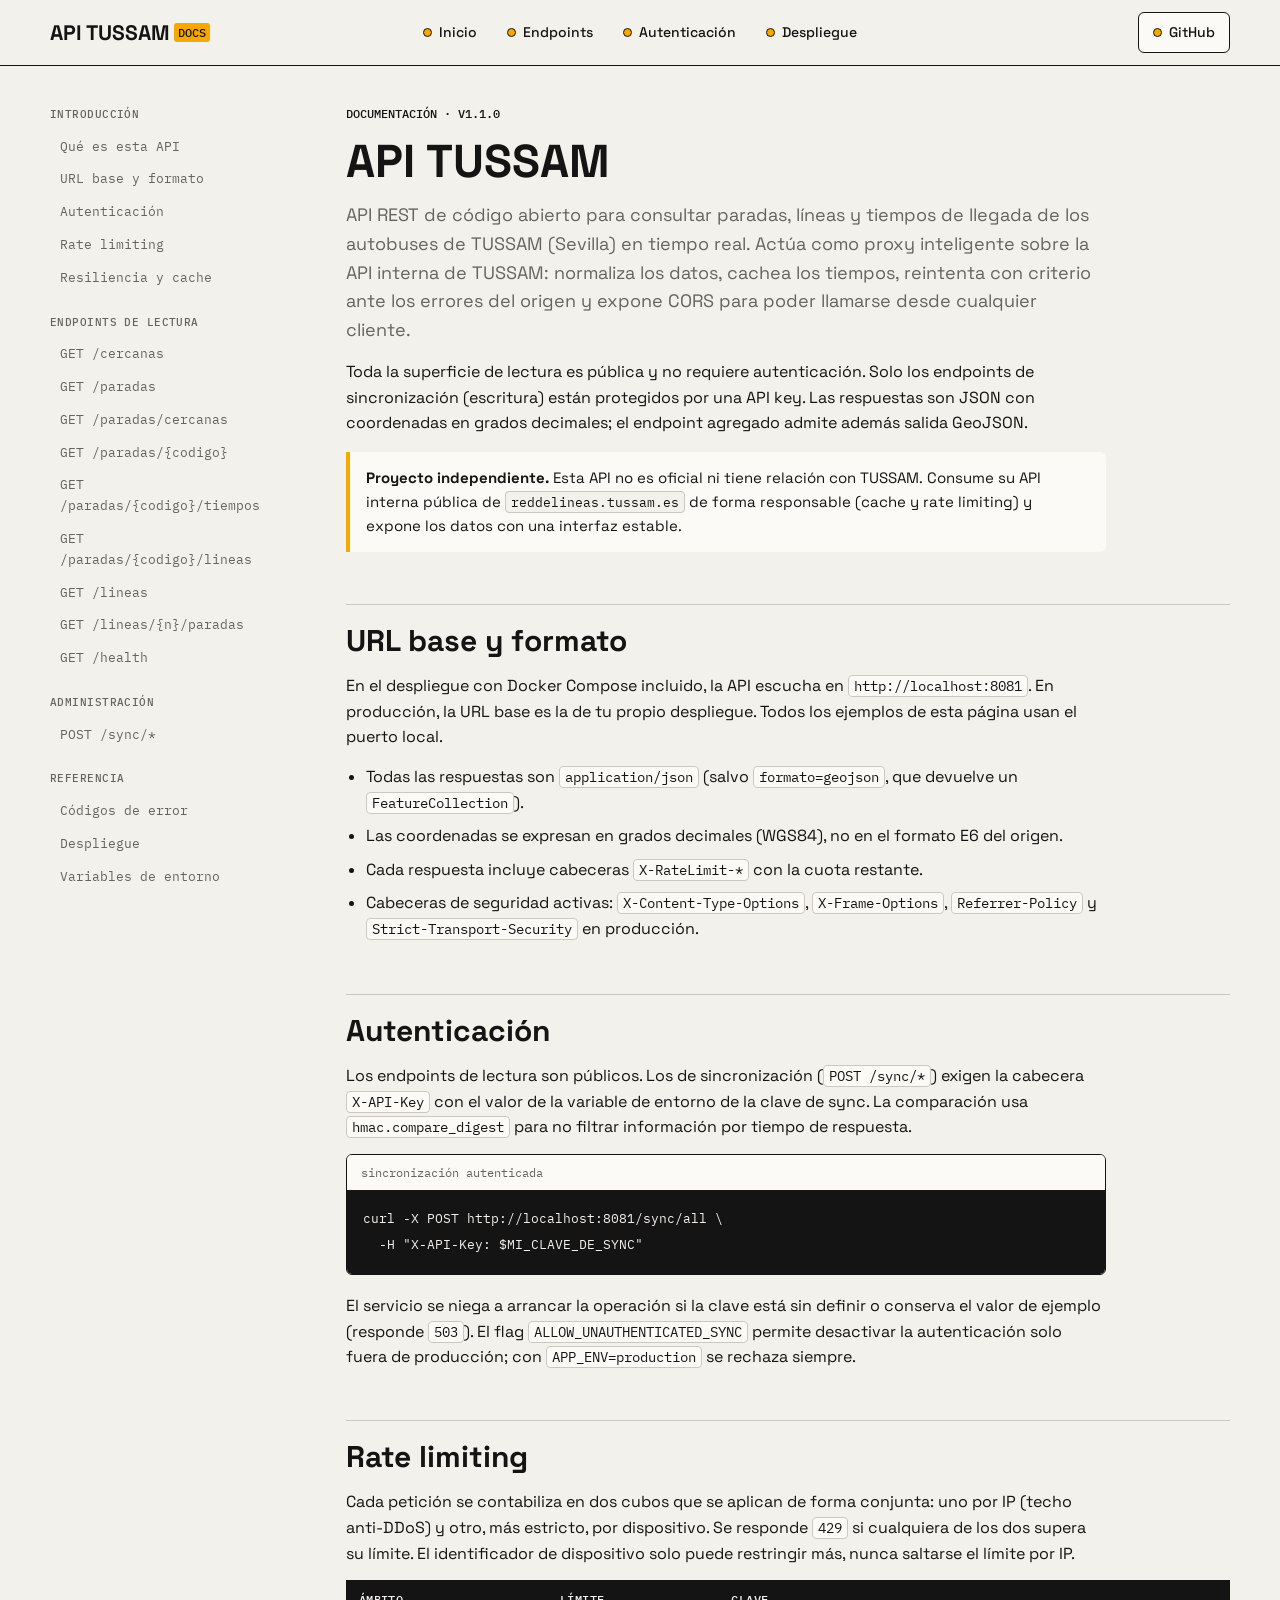
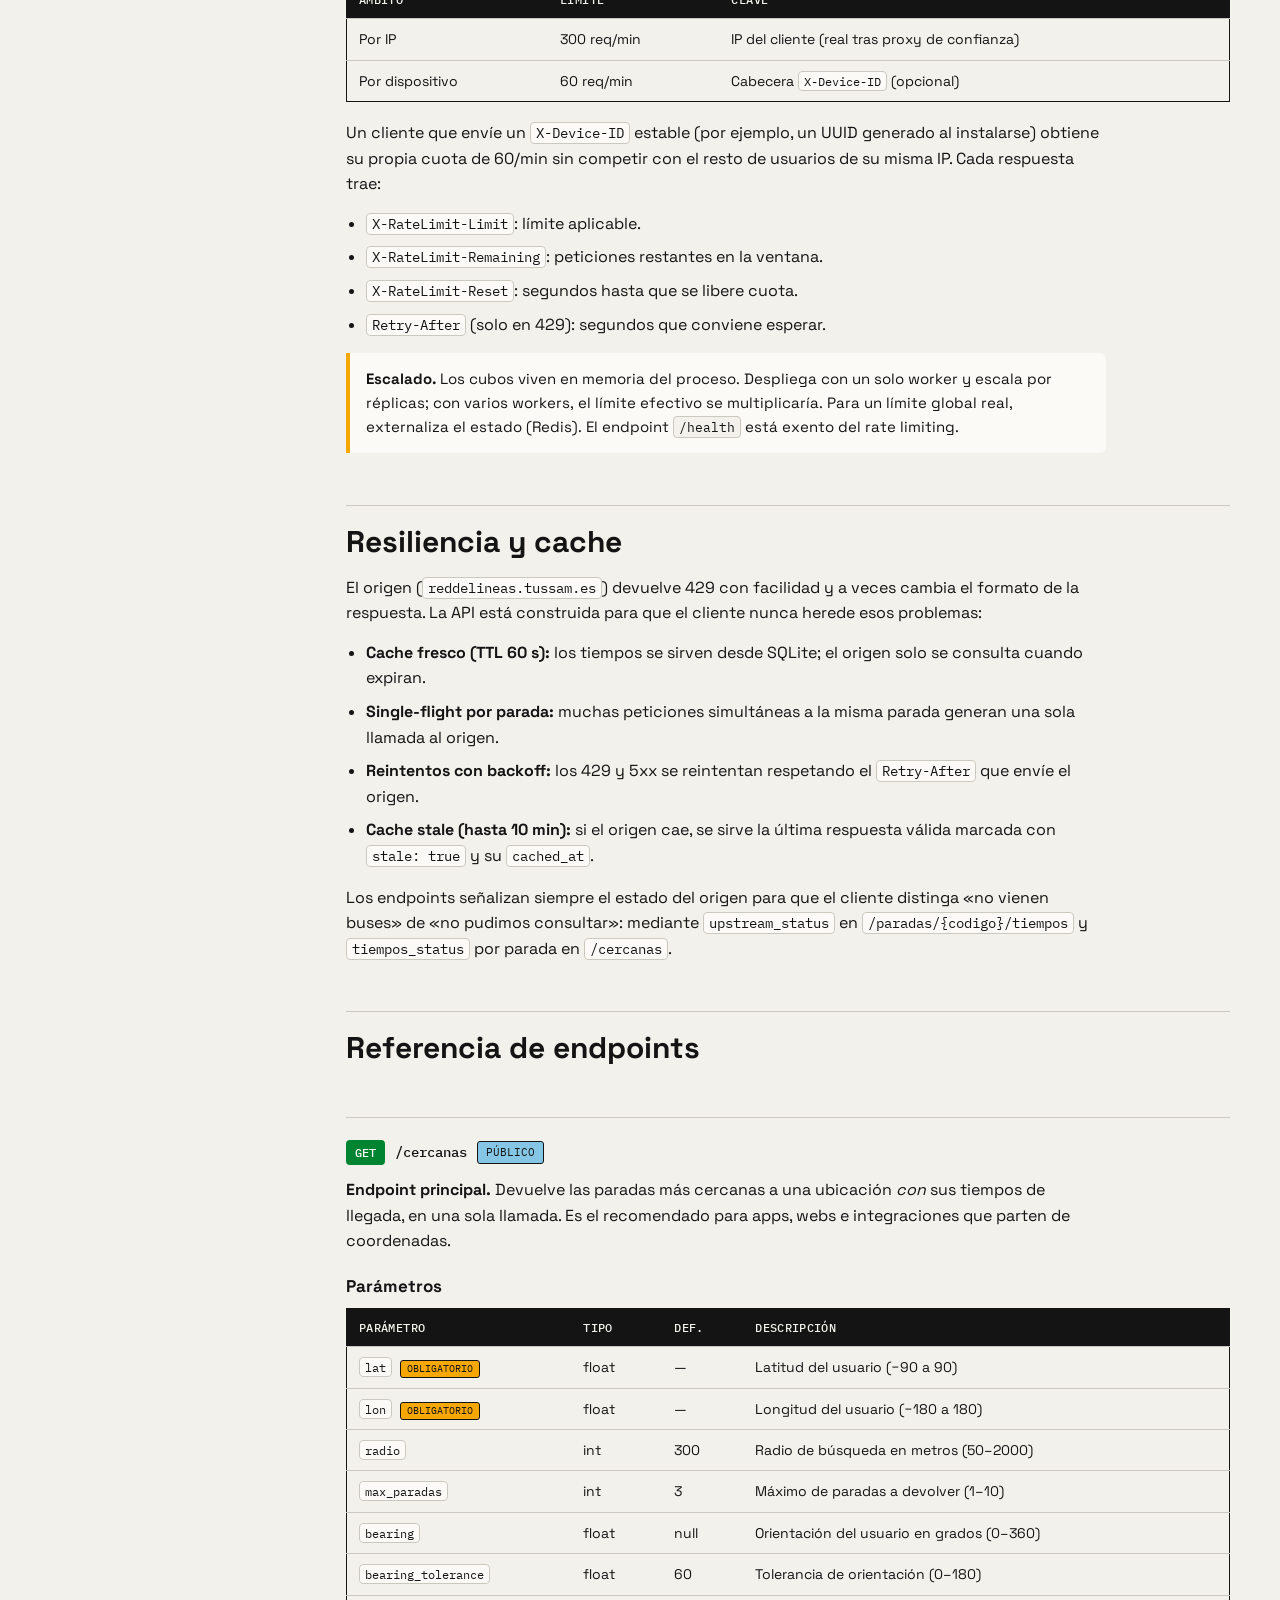
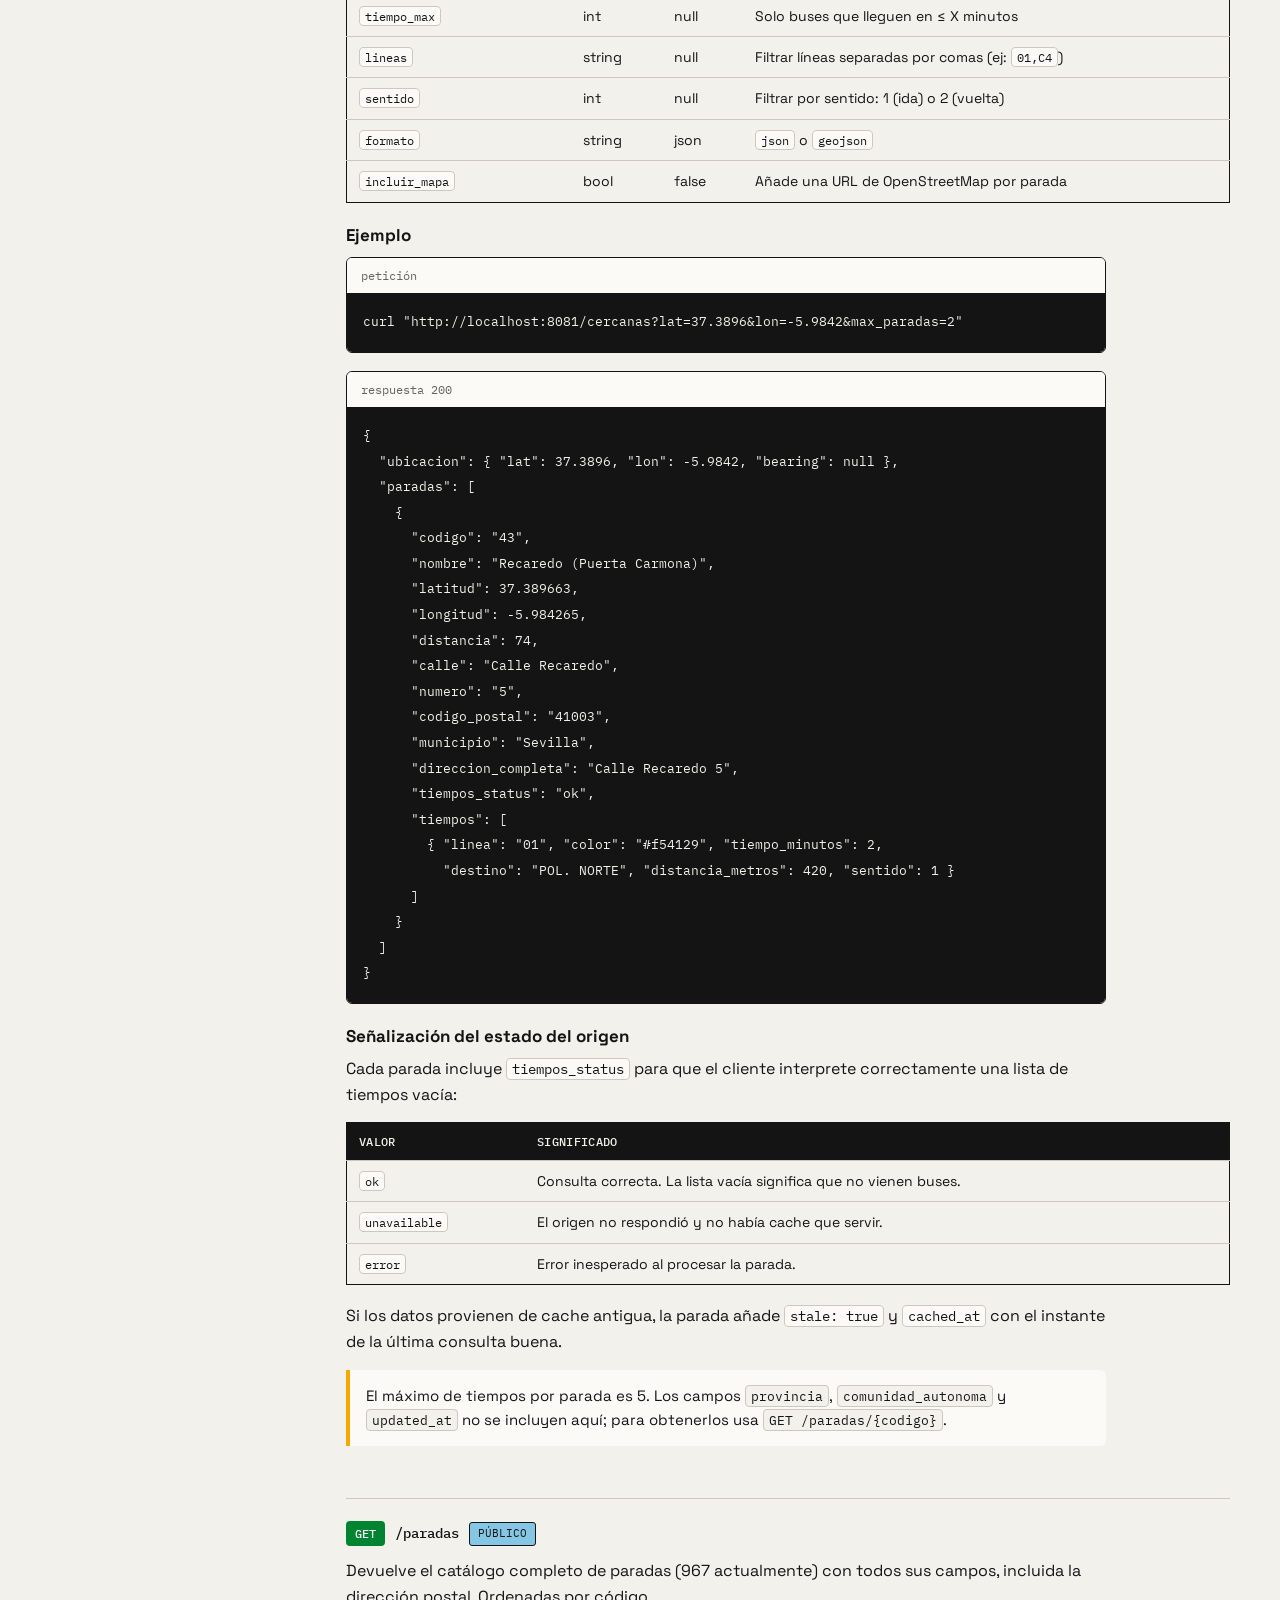
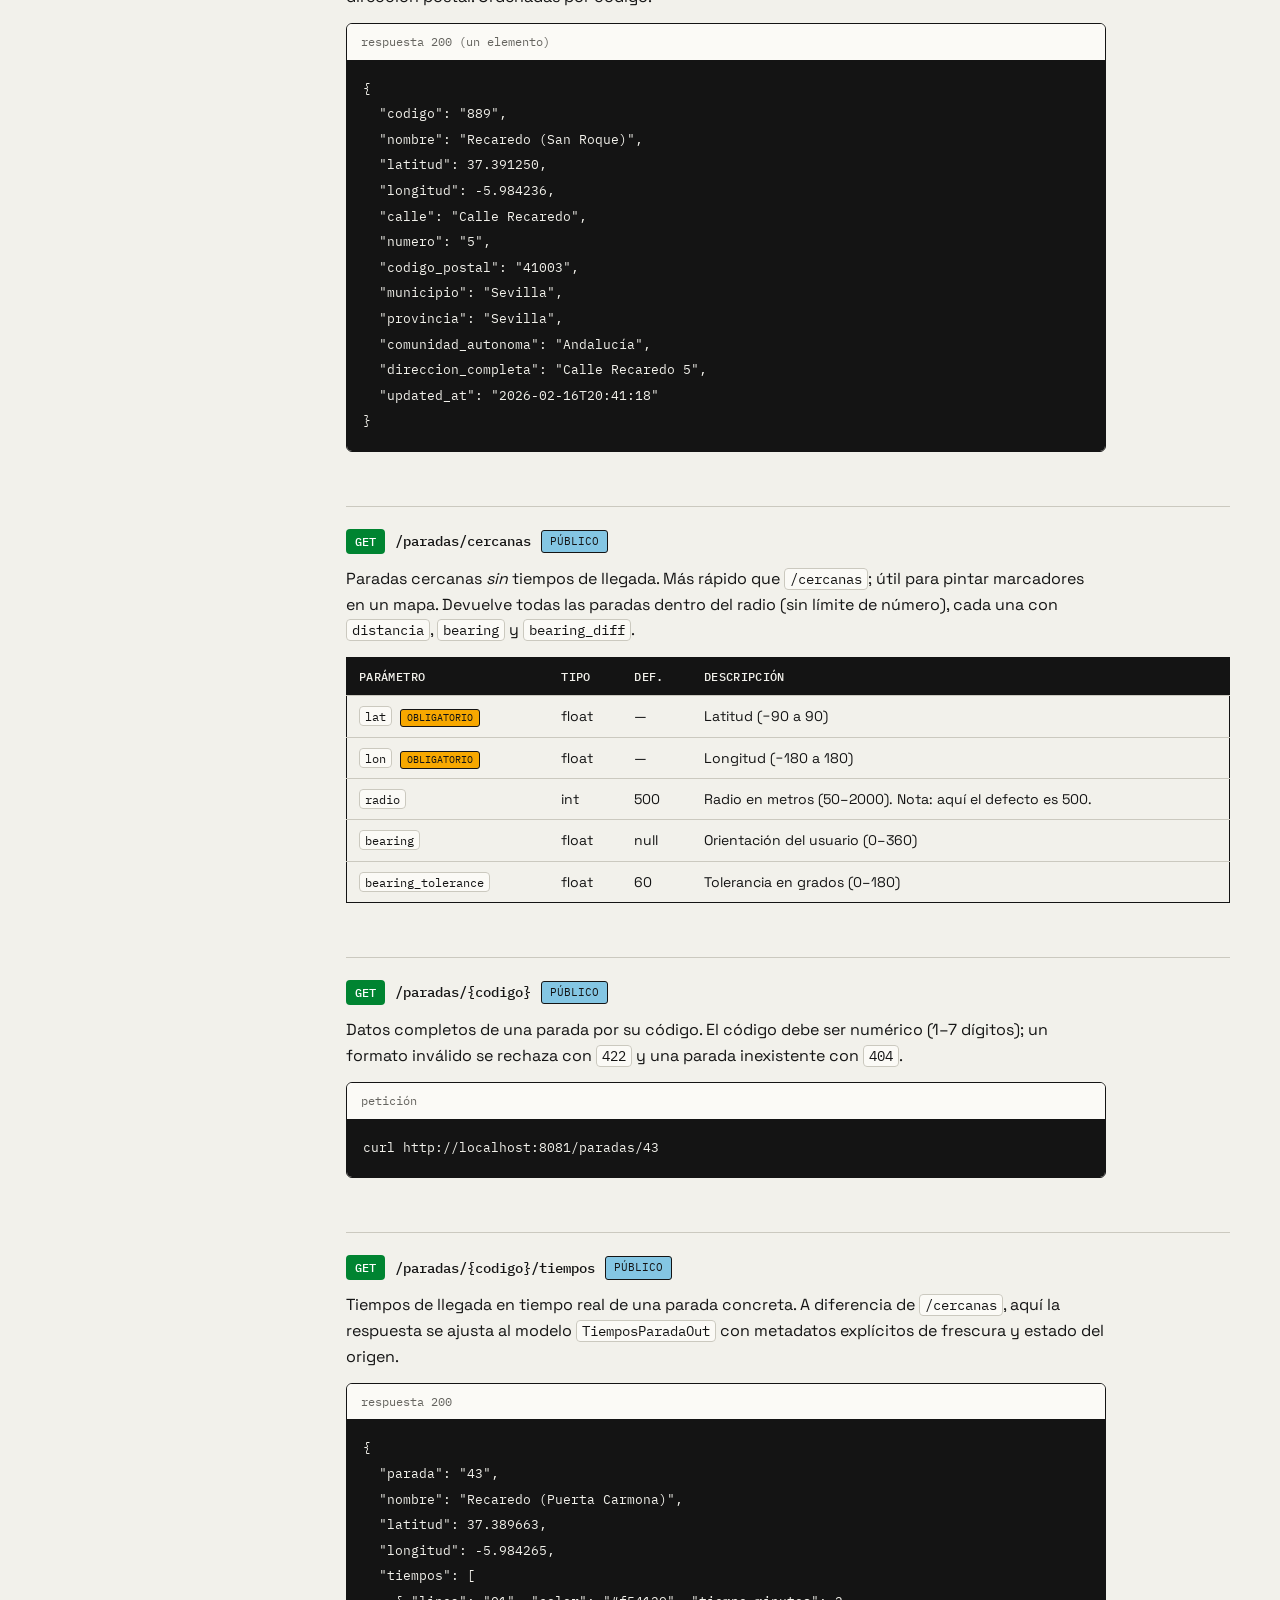
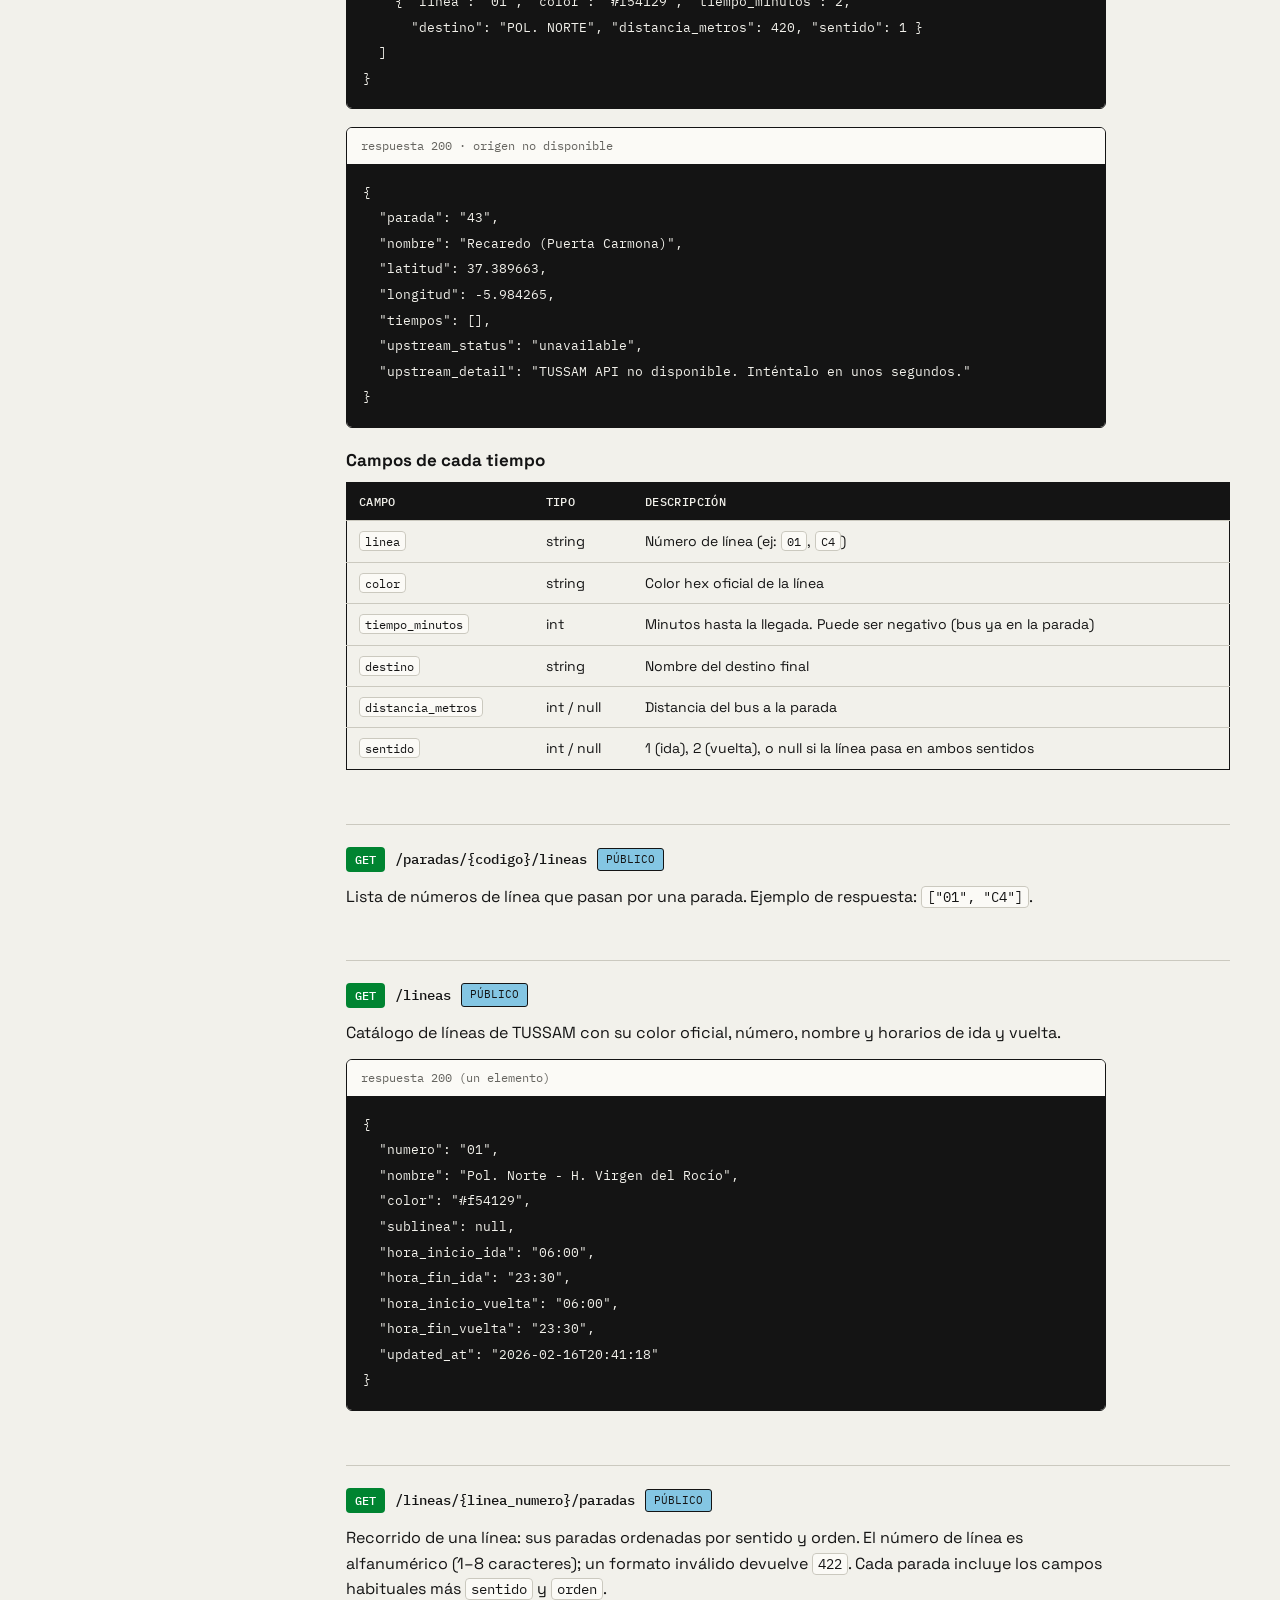
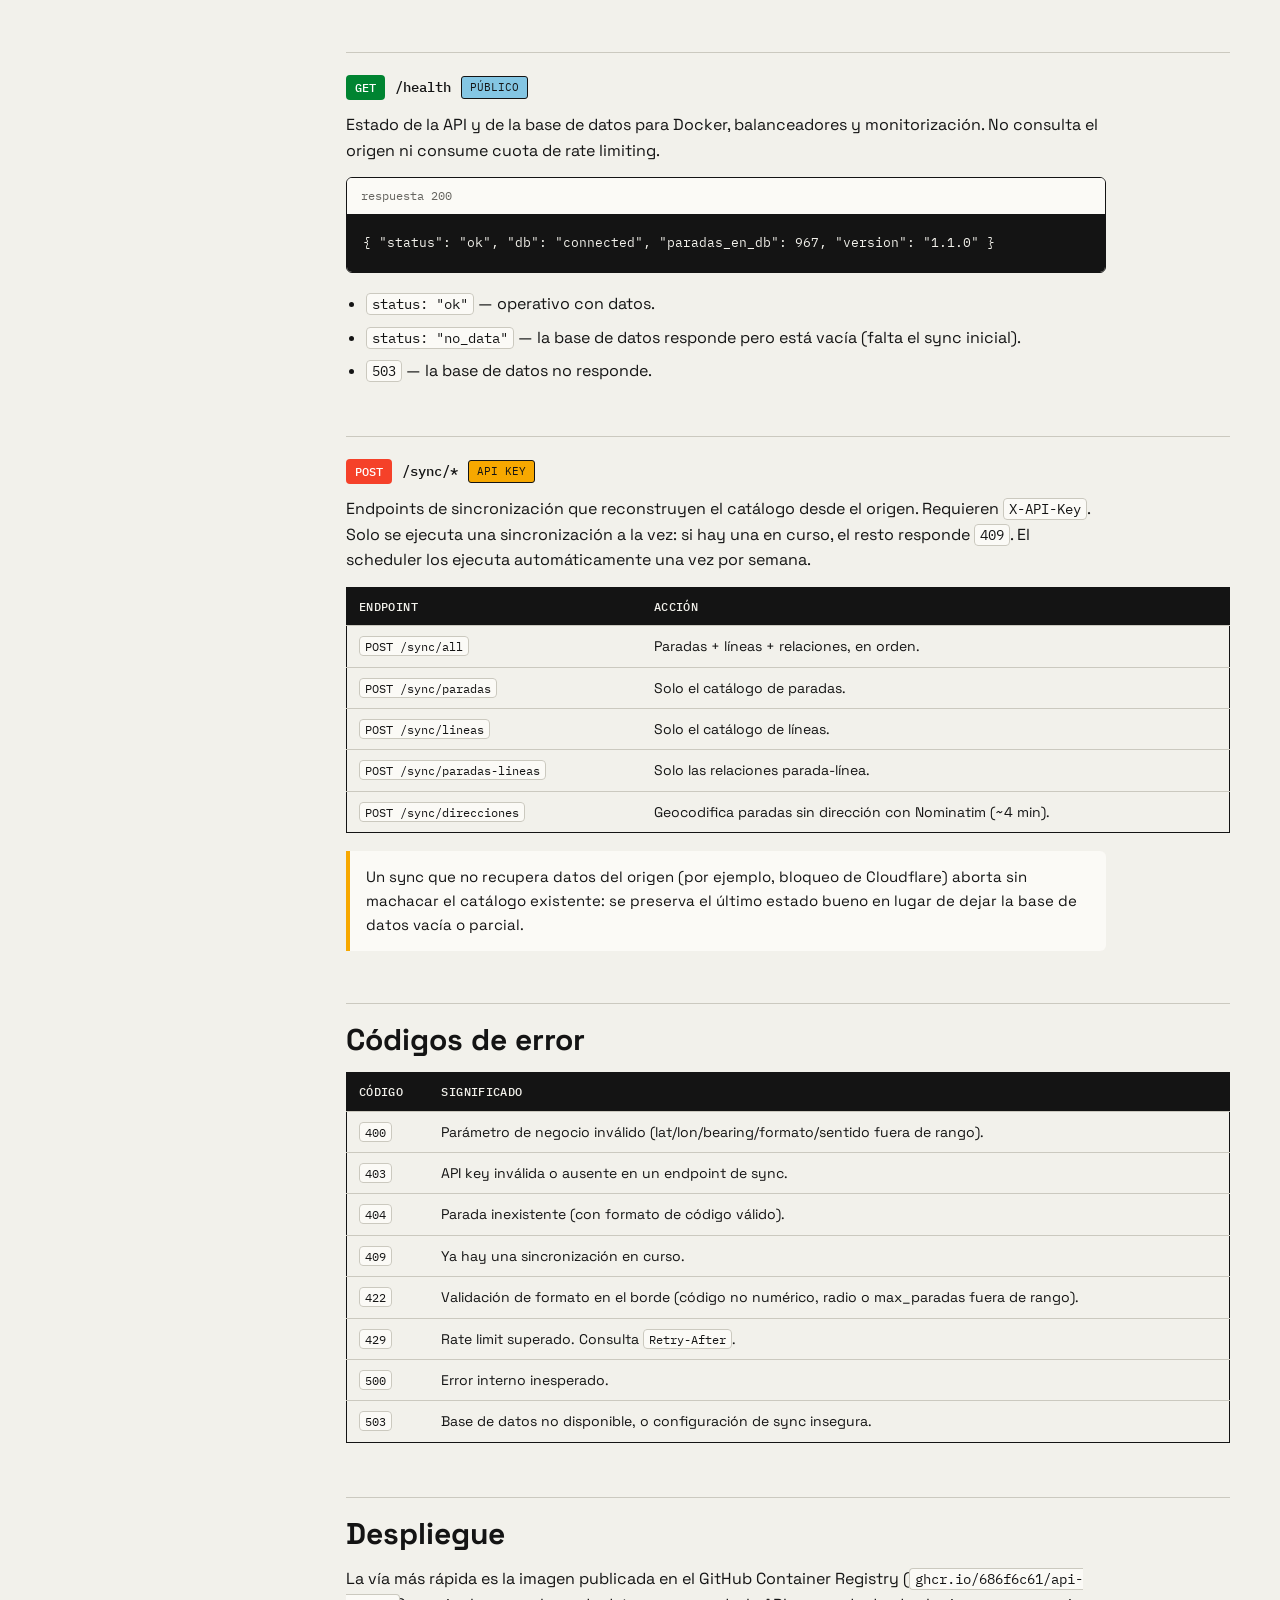
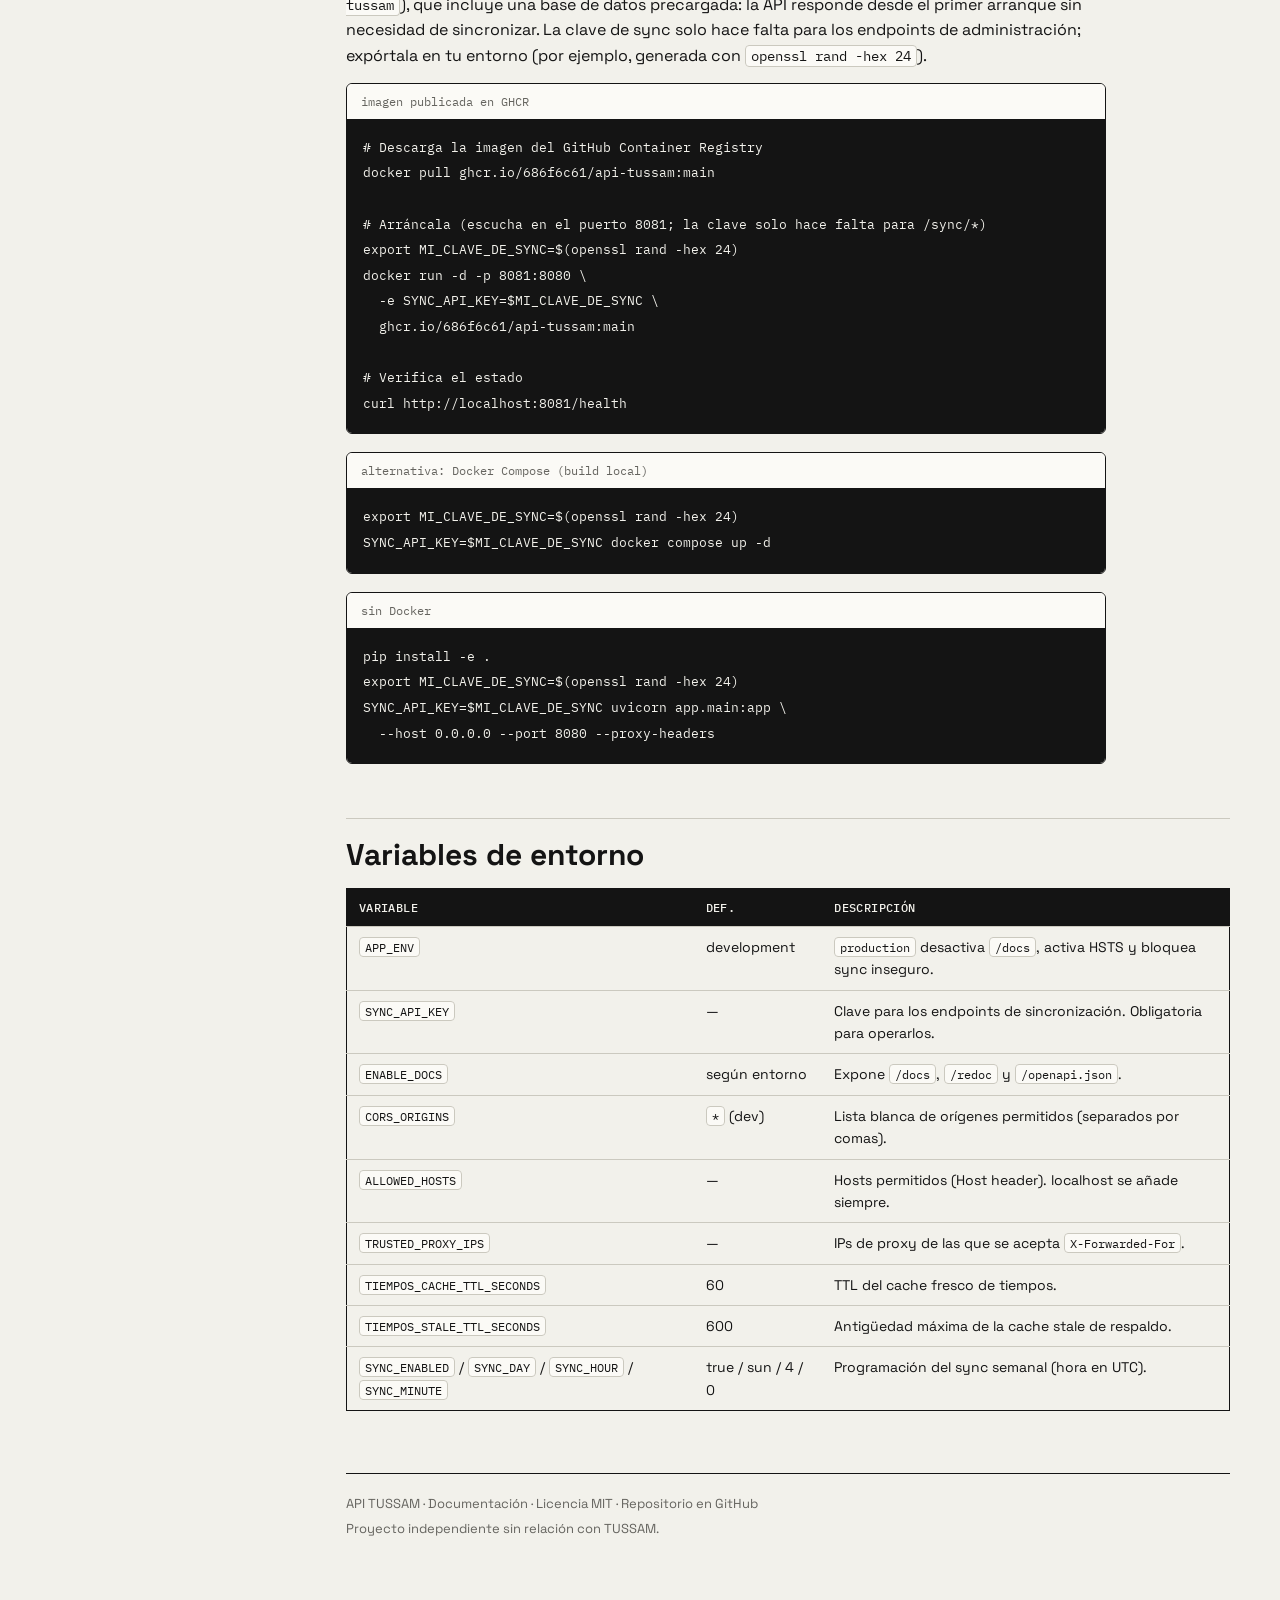
==== docs.html @ 8e84aea2 "landing: web estática con SEO e imagen social Publica la landing y la documentación web de la API TU" ====
<!DOCTYPE html>
<html lang="es">
  <head>
    <meta charset="utf-8">
    <meta name="viewport" content="width=device-width, initial-scale=1">
    <meta name="description" content="Documentación de la API TUSSAM: referencia completa de endpoints, autenticación, rate limiting, resiliencia y despliegue de la API REST de autobuses de Sevilla.">
    <meta name="author" content="686f6c61">
    <meta name="robots" content="index, follow">
    <meta name="theme-color" content="#f2f1eb">

    <meta property="og:type" content="article">
    <meta property="og:locale" content="es_ES">
    <meta property="og:site_name" content="API TUSSAM">
    <meta property="og:url" content="https://686f6c61.github.io/API-TUSSAM/docs.html">
    <meta property="og:title" content="Documentación · API TUSSAM">
    <meta property="og:description" content="Referencia completa de la API TUSSAM: endpoints, autenticación, rate limiting, resiliencia, códigos de error y despliegue.">
    <meta property="og:image" content="https://686f6c61.github.io/API-TUSSAM/og-tussam.png">
    <meta property="og:image:width" content="1200">
    <meta property="og:image:height" content="630">
    <meta name="twitter:card" content="summary_large_image">
    <meta name="twitter:creator" content="@686f6c61">
    <meta name="twitter:title" content="Documentación · API TUSSAM">
    <meta name="twitter:description" content="Referencia completa de la API REST de los autobuses de Sevilla.">
    <meta name="twitter:image" content="https://686f6c61.github.io/API-TUSSAM/og-tussam.png">

    <link rel="icon" href="favicon.svg" type="image/svg+xml">
    <link rel="canonical" href="https://686f6c61.github.io/API-TUSSAM/docs.html">
    <link rel="preconnect" href="https://fonts.googleapis.com">
    <link rel="preconnect" href="https://fonts.gstatic.com" crossorigin>
    <link href="https://fonts.googleapis.com/css2?family=IBM+Plex+Mono:wght@400;500&family=Space+Grotesk:wght@400;500;700&display=swap" rel="stylesheet">
    <link rel="stylesheet" href="styles.css">
    <title>Documentación · API TUSSAM</title>
  </head>
  <body class="docs-body">
    <a class="skip-link" href="#doc-main">Saltar al contenido</a>

    <header class="site-header">
      <a class="brand" href="index.html">
        <span>API TUSSAM</span><mark>DOCS</mark>
      </a>
      <nav class="site-nav" aria-label="Navegación principal">
        <a href="index.html">Inicio</a>
        <a href="#endpoints">Endpoints</a>
        <a href="#auth">Autenticación</a>
        <a href="#despliegue">Despliegue</a>
      </nav>
      <a class="header-link" href="https://github.com/686f6c61/API-TUSSAM">GitHub</a>
    </header>

    <div class="docs-shell">
      <aside class="docs-sidebar" aria-label="Índice de la documentación">
        <nav>
          <p class="docs-nav-title">Introducción</p>
          <a href="#intro">Qué es esta API</a>
          <a href="#base-url">URL base y formato</a>
          <a href="#auth">Autenticación</a>
          <a href="#rate-limit">Rate limiting</a>
          <a href="#resiliencia">Resiliencia y cache</a>
          <p class="docs-nav-title">Endpoints de lectura</p>
          <a href="#ep-cercanas">GET /cercanas</a>
          <a href="#ep-paradas">GET /paradas</a>
          <a href="#ep-paradas-cercanas">GET /paradas/cercanas</a>
          <a href="#ep-parada">GET /paradas/{codigo}</a>
          <a href="#ep-tiempos">GET /paradas/{codigo}/tiempos</a>
          <a href="#ep-parada-lineas">GET /paradas/{codigo}/lineas</a>
          <a href="#ep-lineas">GET /lineas</a>
          <a href="#ep-linea-paradas">GET /lineas/{n}/paradas</a>
          <a href="#ep-health">GET /health</a>
          <p class="docs-nav-title">Administración</p>
          <a href="#ep-sync">POST /sync/*</a>
          <p class="docs-nav-title">Referencia</p>
          <a href="#errores">Códigos de error</a>
          <a href="#despliegue">Despliegue</a>
          <a href="#config">Variables de entorno</a>
        </nav>
      </aside>

      <main id="doc-main" class="docs-content">
        <section id="intro">
          <p class="eyebrow">Documentación · v1.1.0</p>
          <h1 class="docs-h1">API TUSSAM</h1>
          <p class="docs-lede">
            API REST de código abierto para consultar paradas, líneas y tiempos de llegada de los autobuses de TUSSAM (Sevilla) en tiempo real. Actúa como proxy inteligente sobre la API interna de TUSSAM: normaliza los datos, cachea los tiempos, reintenta con criterio ante los errores del origen y expone CORS para poder llamarse desde cualquier cliente.
          </p>
          <p>
            Toda la superficie de lectura es pública y no requiere autenticación. Solo los endpoints de sincronización (escritura) están protegidos por una API key. Las respuestas son JSON con coordenadas en grados decimales; el endpoint agregado admite además salida GeoJSON.
          </p>
          <div class="docs-callout">
            <strong>Proyecto independiente.</strong> Esta API no es oficial ni tiene relación con TUSSAM. Consume su API interna pública de <code>reddelineas.tussam.es</code> de forma responsable (cache y rate limiting) y expone los datos con una interfaz estable.
          </div>
        </section>

        <section id="base-url">
          <h2 class="docs-h2">URL base y formato</h2>
          <p>
            En el despliegue con Docker Compose incluido, la API escucha en <code>http://localhost:8081</code>. En producción, la URL base es la de tu propio despliegue. Todos los ejemplos de esta página usan el puerto local.
          </p>
          <ul class="docs-list">
            <li>Todas las respuestas son <code>application/json</code> (salvo <code>formato=geojson</code>, que devuelve un <code>FeatureCollection</code>).</li>
            <li>Las coordenadas se expresan en grados decimales (WGS84), no en el formato E6 del origen.</li>
            <li>Cada respuesta incluye cabeceras <code>X-RateLimit-*</code> con la cuota restante.</li>
            <li>Cabeceras de seguridad activas: <code>X-Content-Type-Options</code>, <code>X-Frame-Options</code>, <code>Referrer-Policy</code> y <code>Strict-Transport-Security</code> en producción.</li>
          </ul>
        </section>

        <section id="auth">
          <h2 class="docs-h2">Autenticación</h2>
          <p>
            Los endpoints de lectura son públicos. Los de sincronización (<code>POST /sync/*</code>) exigen la cabecera <code>X-API-Key</code> con el valor de la variable de entorno de la clave de sync. La comparación usa <code>hmac.compare_digest</code> para no filtrar información por tiempo de respuesta.
          </p>
          <div class="code-block">
            <div class="code-block-head"><span>sincronización autenticada</span></div>
            <pre><code>curl -X POST http://localhost:8081/sync/all \
  -H "X-API-Key: $MI_CLAVE_DE_SYNC"</code></pre>
          </div>
          <p>
            El servicio se niega a arrancar la operación si la clave está sin definir o conserva el valor de ejemplo (responde <code>503</code>). El flag <code>ALLOW_UNAUTHENTICATED_SYNC</code> permite desactivar la autenticación solo fuera de producción; con <code>APP_ENV=production</code> se rechaza siempre.
          </p>
        </section>

        <section id="rate-limit">
          <h2 class="docs-h2">Rate limiting</h2>
          <p>
            Cada petición se contabiliza en dos cubos que se aplican de forma conjunta: uno por IP (techo anti-DDoS) y otro, más estricto, por dispositivo. Se responde <code>429</code> si cualquiera de los dos supera su límite. El identificador de dispositivo solo puede restringir más, nunca saltarse el límite por IP.
          </p>
          <table class="docs-table">
            <thead><tr><th>Ámbito</th><th>Límite</th><th>Clave</th></tr></thead>
            <tbody>
              <tr><td>Por IP</td><td>300 req/min</td><td>IP del cliente (real tras proxy de confianza)</td></tr>
              <tr><td>Por dispositivo</td><td>60 req/min</td><td>Cabecera <code>X-Device-ID</code> (opcional)</td></tr>
            </tbody>
          </table>
          <p>Un cliente que envíe un <code>X-Device-ID</code> estable (por ejemplo, un UUID generado al instalarse) obtiene su propia cuota de 60/min sin competir con el resto de usuarios de su misma IP. Cada respuesta trae:</p>
          <ul class="docs-list">
            <li><code>X-RateLimit-Limit</code>: límite aplicable.</li>
            <li><code>X-RateLimit-Remaining</code>: peticiones restantes en la ventana.</li>
            <li><code>X-RateLimit-Reset</code>: segundos hasta que se libere cuota.</li>
            <li><code>Retry-After</code> (solo en 429): segundos que conviene esperar.</li>
          </ul>
          <div class="docs-callout">
            <strong>Escalado.</strong> Los cubos viven en memoria del proceso. Despliega con un solo worker y escala por réplicas; con varios workers, el límite efectivo se multiplicaría. Para un límite global real, externaliza el estado (Redis). El endpoint <code>/health</code> está exento del rate limiting.
          </div>
        </section>

        <section id="resiliencia">
          <h2 class="docs-h2">Resiliencia y cache</h2>
          <p>
            El origen (<code>reddelineas.tussam.es</code>) devuelve 429 con facilidad y a veces cambia el formato de la respuesta. La API está construida para que el cliente nunca herede esos problemas:
          </p>
          <ul class="docs-list">
            <li><strong>Cache fresco (TTL 60 s):</strong> los tiempos se sirven desde SQLite; el origen solo se consulta cuando expiran.</li>
            <li><strong>Single-flight por parada:</strong> muchas peticiones simultáneas a la misma parada generan una sola llamada al origen.</li>
            <li><strong>Reintentos con backoff:</strong> los 429 y 5xx se reintentan respetando el <code>Retry-After</code> que envíe el origen.</li>
            <li><strong>Cache stale (hasta 10 min):</strong> si el origen cae, se sirve la última respuesta válida marcada con <code>stale: true</code> y su <code>cached_at</code>.</li>
          </ul>
          <p>
            Los endpoints señalizan siempre el estado del origen para que el cliente distinga «no vienen buses» de «no pudimos consultar»: mediante <code>upstream_status</code> en <code>/paradas/{codigo}/tiempos</code> y <code>tiempos_status</code> por parada en <code>/cercanas</code>.
          </p>
        </section>

        <!-- ── ENDPOINTS ─────────────────────────────────────────── -->
        <section id="endpoints">
          <h2 class="docs-h2">Referencia de endpoints</h2>
        </section>

        <section id="ep-cercanas" class="endpoint">
          <div class="endpoint-head">
            <span class="method get">GET</span>
            <code class="endpoint-path">/cercanas</code>
            <span class="badge-public">Público</span>
          </div>
          <p><strong>Endpoint principal.</strong> Devuelve las paradas más cercanas a una ubicación <em>con</em> sus tiempos de llegada, en una sola llamada. Es el recomendado para apps, webs e integraciones que parten de coordenadas.</p>
          <h3 class="docs-h3">Parámetros</h3>
          <table class="docs-table">
            <thead><tr><th>Parámetro</th><th>Tipo</th><th>Def.</th><th>Descripción</th></tr></thead>
            <tbody>
              <tr><td><code>lat</code> <span class="req">obligatorio</span></td><td>float</td><td>—</td><td>Latitud del usuario (−90 a 90)</td></tr>
              <tr><td><code>lon</code> <span class="req">obligatorio</span></td><td>float</td><td>—</td><td>Longitud del usuario (−180 a 180)</td></tr>
              <tr><td><code>radio</code></td><td>int</td><td>300</td><td>Radio de búsqueda en metros (50–2000)</td></tr>
              <tr><td><code>max_paradas</code></td><td>int</td><td>3</td><td>Máximo de paradas a devolver (1–10)</td></tr>
              <tr><td><code>bearing</code></td><td>float</td><td>null</td><td>Orientación del usuario en grados (0–360)</td></tr>
              <tr><td><code>bearing_tolerance</code></td><td>float</td><td>60</td><td>Tolerancia de orientación (0–180)</td></tr>
              <tr><td><code>tiempo_max</code></td><td>int</td><td>null</td><td>Solo buses que lleguen en ≤ X minutos</td></tr>
              <tr><td><code>lineas</code></td><td>string</td><td>null</td><td>Filtrar líneas separadas por comas (ej: <code>01,C4</code>)</td></tr>
              <tr><td><code>sentido</code></td><td>int</td><td>null</td><td>Filtrar por sentido: 1 (ida) o 2 (vuelta)</td></tr>
              <tr><td><code>formato</code></td><td>string</td><td>json</td><td><code>json</code> o <code>geojson</code></td></tr>
              <tr><td><code>incluir_mapa</code></td><td>bool</td><td>false</td><td>Añade una URL de OpenStreetMap por parada</td></tr>
            </tbody>
          </table>
          <h3 class="docs-h3">Ejemplo</h3>
          <div class="code-block">
            <div class="code-block-head"><span>petición</span></div>
            <pre><code>curl "http://localhost:8081/cercanas?lat=37.3896&amp;lon=-5.9842&amp;max_paradas=2"</code></pre>
          </div>
          <div class="code-block">
            <div class="code-block-head"><span>respuesta 200</span></div>
            <pre><code>{
  "ubicacion": { "lat": 37.3896, "lon": -5.9842, "bearing": null },
  "paradas": [
    {
      "codigo": "43",
      "nombre": "Recaredo (Puerta Carmona)",
      "latitud": 37.389663,
      "longitud": -5.984265,
      "distancia": 74,
      "calle": "Calle Recaredo",
      "numero": "5",
      "codigo_postal": "41003",
      "municipio": "Sevilla",
      "direccion_completa": "Calle Recaredo 5",
      "tiempos_status": "ok",
      "tiempos": [
        { "linea": "01", "color": "#f54129", "tiempo_minutos": 2,
          "destino": "POL. NORTE", "distancia_metros": 420, "sentido": 1 }
      ]
    }
  ]
}</code></pre>
          </div>
          <h3 class="docs-h3">Señalización del estado del origen</h3>
          <p>Cada parada incluye <code>tiempos_status</code> para que el cliente interprete correctamente una lista de tiempos vacía:</p>
          <table class="docs-table">
            <thead><tr><th>Valor</th><th>Significado</th></tr></thead>
            <tbody>
              <tr><td><code>ok</code></td><td>Consulta correcta. La lista vacía significa que no vienen buses.</td></tr>
              <tr><td><code>unavailable</code></td><td>El origen no respondió y no había cache que servir.</td></tr>
              <tr><td><code>error</code></td><td>Error inesperado al procesar la parada.</td></tr>
            </tbody>
          </table>
          <p>Si los datos provienen de cache antigua, la parada añade <code>stale: true</code> y <code>cached_at</code> con el instante de la última consulta buena.</p>
          <div class="docs-callout">
            El máximo de tiempos por parada es 5. Los campos <code>provincia</code>, <code>comunidad_autonoma</code> y <code>updated_at</code> no se incluyen aquí; para obtenerlos usa <code>GET /paradas/{codigo}</code>.
          </div>
        </section>

        <section id="ep-paradas" class="endpoint">
          <div class="endpoint-head">
            <span class="method get">GET</span>
            <code class="endpoint-path">/paradas</code>
            <span class="badge-public">Público</span>
          </div>
          <p>Devuelve el catálogo completo de paradas (967 actualmente) con todos sus campos, incluida la dirección postal. Ordenadas por código.</p>
          <div class="code-block">
            <div class="code-block-head"><span>respuesta 200 (un elemento)</span></div>
            <pre><code>{
  "codigo": "889",
  "nombre": "Recaredo (San Roque)",
  "latitud": 37.391250,
  "longitud": -5.984236,
  "calle": "Calle Recaredo",
  "numero": "5",
  "codigo_postal": "41003",
  "municipio": "Sevilla",
  "provincia": "Sevilla",
  "comunidad_autonoma": "Andalucía",
  "direccion_completa": "Calle Recaredo 5",
  "updated_at": "2026-02-16T20:41:18"
}</code></pre>
          </div>
        </section>

        <section id="ep-paradas-cercanas" class="endpoint">
          <div class="endpoint-head">
            <span class="method get">GET</span>
            <code class="endpoint-path">/paradas/cercanas</code>
            <span class="badge-public">Público</span>
          </div>
          <p>Paradas cercanas <em>sin</em> tiempos de llegada. Más rápido que <code>/cercanas</code>; útil para pintar marcadores en un mapa. Devuelve todas las paradas dentro del radio (sin límite de número), cada una con <code>distancia</code>, <code>bearing</code> y <code>bearing_diff</code>.</p>
          <table class="docs-table">
            <thead><tr><th>Parámetro</th><th>Tipo</th><th>Def.</th><th>Descripción</th></tr></thead>
            <tbody>
              <tr><td><code>lat</code> <span class="req">obligatorio</span></td><td>float</td><td>—</td><td>Latitud (−90 a 90)</td></tr>
              <tr><td><code>lon</code> <span class="req">obligatorio</span></td><td>float</td><td>—</td><td>Longitud (−180 a 180)</td></tr>
              <tr><td><code>radio</code></td><td>int</td><td>500</td><td>Radio en metros (50–2000). Nota: aquí el defecto es 500.</td></tr>
              <tr><td><code>bearing</code></td><td>float</td><td>null</td><td>Orientación del usuario (0–360)</td></tr>
              <tr><td><code>bearing_tolerance</code></td><td>float</td><td>60</td><td>Tolerancia en grados (0–180)</td></tr>
            </tbody>
          </table>
        </section>

        <section id="ep-parada" class="endpoint">
          <div class="endpoint-head">
            <span class="method get">GET</span>
            <code class="endpoint-path">/paradas/{codigo}</code>
            <span class="badge-public">Público</span>
          </div>
          <p>Datos completos de una parada por su código. El código debe ser numérico (1–7 dígitos); un formato inválido se rechaza con <code>422</code> y una parada inexistente con <code>404</code>.</p>
          <div class="code-block">
            <div class="code-block-head"><span>petición</span></div>
            <pre><code>curl http://localhost:8081/paradas/43</code></pre>
          </div>
        </section>

        <section id="ep-tiempos" class="endpoint">
          <div class="endpoint-head">
            <span class="method get">GET</span>
            <code class="endpoint-path">/paradas/{codigo}/tiempos</code>
            <span class="badge-public">Público</span>
          </div>
          <p>Tiempos de llegada en tiempo real de una parada concreta. A diferencia de <code>/cercanas</code>, aquí la respuesta se ajusta al modelo <code>TiemposParadaOut</code> con metadatos explícitos de frescura y estado del origen.</p>
          <div class="code-block">
            <div class="code-block-head"><span>respuesta 200</span></div>
            <pre><code>{
  "parada": "43",
  "nombre": "Recaredo (Puerta Carmona)",
  "latitud": 37.389663,
  "longitud": -5.984265,
  "tiempos": [
    { "linea": "01", "color": "#f54129", "tiempo_minutos": 2,
      "destino": "POL. NORTE", "distancia_metros": 420, "sentido": 1 }
  ]
}</code></pre>
          </div>
          <div class="code-block">
            <div class="code-block-head"><span>respuesta 200 · origen no disponible</span></div>
            <pre><code>{
  "parada": "43",
  "nombre": "Recaredo (Puerta Carmona)",
  "latitud": 37.389663,
  "longitud": -5.984265,
  "tiempos": [],
  "upstream_status": "unavailable",
  "upstream_detail": "TUSSAM API no disponible. Inténtalo en unos segundos."
}</code></pre>
          </div>
          <h3 class="docs-h3">Campos de cada tiempo</h3>
          <table class="docs-table">
            <thead><tr><th>Campo</th><th>Tipo</th><th>Descripción</th></tr></thead>
            <tbody>
              <tr><td><code>linea</code></td><td>string</td><td>Número de línea (ej: <code>01</code>, <code>C4</code>)</td></tr>
              <tr><td><code>color</code></td><td>string</td><td>Color hex oficial de la línea</td></tr>
              <tr><td><code>tiempo_minutos</code></td><td>int</td><td>Minutos hasta la llegada. Puede ser negativo (bus ya en la parada)</td></tr>
              <tr><td><code>destino</code></td><td>string</td><td>Nombre del destino final</td></tr>
              <tr><td><code>distancia_metros</code></td><td>int / null</td><td>Distancia del bus a la parada</td></tr>
              <tr><td><code>sentido</code></td><td>int / null</td><td>1 (ida), 2 (vuelta), o null si la línea pasa en ambos sentidos</td></tr>
            </tbody>
          </table>
        </section>

        <section id="ep-parada-lineas" class="endpoint">
          <div class="endpoint-head">
            <span class="method get">GET</span>
            <code class="endpoint-path">/paradas/{codigo}/lineas</code>
            <span class="badge-public">Público</span>
          </div>
          <p>Lista de números de línea que pasan por una parada. Ejemplo de respuesta: <code>["01", "C4"]</code>.</p>
        </section>

        <section id="ep-lineas" class="endpoint">
          <div class="endpoint-head">
            <span class="method get">GET</span>
            <code class="endpoint-path">/lineas</code>
            <span class="badge-public">Público</span>
          </div>
          <p>Catálogo de líneas de TUSSAM con su color oficial, número, nombre y horarios de ida y vuelta.</p>
          <div class="code-block">
            <div class="code-block-head"><span>respuesta 200 (un elemento)</span></div>
            <pre><code>{
  "numero": "01",
  "nombre": "Pol. Norte - H. Virgen del Rocío",
  "color": "#f54129",
  "sublinea": null,
  "hora_inicio_ida": "06:00",
  "hora_fin_ida": "23:30",
  "hora_inicio_vuelta": "06:00",
  "hora_fin_vuelta": "23:30",
  "updated_at": "2026-02-16T20:41:18"
}</code></pre>
          </div>
        </section>

        <section id="ep-linea-paradas" class="endpoint">
          <div class="endpoint-head">
            <span class="method get">GET</span>
            <code class="endpoint-path">/lineas/{linea_numero}/paradas</code>
            <span class="badge-public">Público</span>
          </div>
          <p>Recorrido de una línea: sus paradas ordenadas por sentido y orden. El número de línea es alfanumérico (1–8 caracteres); un formato inválido devuelve <code>422</code>. Cada parada incluye los campos habituales más <code>sentido</code> y <code>orden</code>.</p>
        </section>

        <section id="ep-health" class="endpoint">
          <div class="endpoint-head">
            <span class="method get">GET</span>
            <code class="endpoint-path">/health</code>
            <span class="badge-public">Público</span>
          </div>
          <p>Estado de la API y de la base de datos para Docker, balanceadores y monitorización. No consulta el origen ni consume cuota de rate limiting.</p>
          <div class="code-block">
            <div class="code-block-head"><span>respuesta 200</span></div>
            <pre><code>{ "status": "ok", "db": "connected", "paradas_en_db": 967, "version": "1.1.0" }</code></pre>
          </div>
          <ul class="docs-list">
            <li><code>status: "ok"</code> — operativo con datos.</li>
            <li><code>status: "no_data"</code> — la base de datos responde pero está vacía (falta el sync inicial).</li>
            <li><code>503</code> — la base de datos no responde.</li>
          </ul>
        </section>

        <section id="ep-sync" class="endpoint">
          <div class="endpoint-head">
            <span class="method post">POST</span>
            <code class="endpoint-path">/sync/*</code>
            <span class="badge-key">API key</span>
          </div>
          <p>Endpoints de sincronización que reconstruyen el catálogo desde el origen. Requieren <code>X-API-Key</code>. Solo se ejecuta una sincronización a la vez: si hay una en curso, el resto responde <code>409</code>. El scheduler los ejecuta automáticamente una vez por semana.</p>
          <table class="docs-table">
            <thead><tr><th>Endpoint</th><th>Acción</th></tr></thead>
            <tbody>
              <tr><td><code>POST /sync/all</code></td><td>Paradas + líneas + relaciones, en orden.</td></tr>
              <tr><td><code>POST /sync/paradas</code></td><td>Solo el catálogo de paradas.</td></tr>
              <tr><td><code>POST /sync/lineas</code></td><td>Solo el catálogo de líneas.</td></tr>
              <tr><td><code>POST /sync/paradas-lineas</code></td><td>Solo las relaciones parada-línea.</td></tr>
              <tr><td><code>POST /sync/direcciones</code></td><td>Geocodifica paradas sin dirección con Nominatim (~4 min).</td></tr>
            </tbody>
          </table>
          <div class="docs-callout">
            Un sync que no recupera datos del origen (por ejemplo, bloqueo de Cloudflare) aborta sin machacar el catálogo existente: se preserva el último estado bueno en lugar de dejar la base de datos vacía o parcial.
          </div>
        </section>

        <!-- ── REFERENCIA ─────────────────────────────────────────── -->
        <section id="errores">
          <h2 class="docs-h2">Códigos de error</h2>
          <table class="docs-table">
            <thead><tr><th>Código</th><th>Significado</th></tr></thead>
            <tbody>
              <tr><td><code>400</code></td><td>Parámetro de negocio inválido (lat/lon/bearing/formato/sentido fuera de rango).</td></tr>
              <tr><td><code>403</code></td><td>API key inválida o ausente en un endpoint de sync.</td></tr>
              <tr><td><code>404</code></td><td>Parada inexistente (con formato de código válido).</td></tr>
              <tr><td><code>409</code></td><td>Ya hay una sincronización en curso.</td></tr>
              <tr><td><code>422</code></td><td>Validación de formato en el borde (código no numérico, radio o max_paradas fuera de rango).</td></tr>
              <tr><td><code>429</code></td><td>Rate limit superado. Consulta <code>Retry-After</code>.</td></tr>
              <tr><td><code>500</code></td><td>Error interno inesperado.</td></tr>
              <tr><td><code>503</code></td><td>Base de datos no disponible, o configuración de sync insegura.</td></tr>
            </tbody>
          </table>
        </section>

        <section id="despliegue">
          <h2 class="docs-h2">Despliegue</h2>
          <p>La vía más rápida es la imagen publicada en el GitHub Container Registry (<code>ghcr.io/686f6c61/api-tussam</code>), que incluye una base de datos precargada: la API responde desde el primer arranque sin necesidad de sincronizar. La clave de sync solo hace falta para los endpoints de administración; expórtala en tu entorno (por ejemplo, generada con <code>openssl rand -hex 24</code>).</p>
          <div class="code-block">
            <div class="code-block-head"><span>imagen publicada en GHCR</span></div>
            <pre><code># Descarga la imagen del GitHub Container Registry
docker pull ghcr.io/686f6c61/api-tussam:main

# Arráncala (escucha en el puerto 8081; la clave solo hace falta para /sync/*)
export MI_CLAVE_DE_SYNC=$(openssl rand -hex 24)
docker run -d -p 8081:8080 \
  -e SYNC_API_KEY=$MI_CLAVE_DE_SYNC \
  ghcr.io/686f6c61/api-tussam:main

# Verifica el estado
curl http://localhost:8081/health</code></pre>
          </div>
          <div class="code-block">
            <div class="code-block-head"><span>alternativa: Docker Compose (build local)</span></div>
            <pre><code>export MI_CLAVE_DE_SYNC=$(openssl rand -hex 24)
SYNC_API_KEY=$MI_CLAVE_DE_SYNC docker compose up -d</code></pre>
          </div>
          <div class="code-block">
            <div class="code-block-head"><span>sin Docker</span></div>
            <pre><code>pip install -e .
export MI_CLAVE_DE_SYNC=$(openssl rand -hex 24)
SYNC_API_KEY=$MI_CLAVE_DE_SYNC uvicorn app.main:app \
  --host 0.0.0.0 --port 8080 --proxy-headers</code></pre>
          </div>
        </section>

        <section id="config">
          <h2 class="docs-h2">Variables de entorno</h2>
          <table class="docs-table">
            <thead><tr><th>Variable</th><th>Def.</th><th>Descripción</th></tr></thead>
            <tbody>
              <tr><td><code>APP_ENV</code></td><td>development</td><td><code>production</code> desactiva <code>/docs</code>, activa HSTS y bloquea sync inseguro.</td></tr>
              <tr><td><code>SYNC_API_KEY</code></td><td>—</td><td>Clave para los endpoints de sincronización. Obligatoria para operarlos.</td></tr>
              <tr><td><code>ENABLE_DOCS</code></td><td>según entorno</td><td>Expone <code>/docs</code>, <code>/redoc</code> y <code>/openapi.json</code>.</td></tr>
              <tr><td><code>CORS_ORIGINS</code></td><td><code>*</code> (dev)</td><td>Lista blanca de orígenes permitidos (separados por comas).</td></tr>
              <tr><td><code>ALLOWED_HOSTS</code></td><td>—</td><td>Hosts permitidos (Host header). localhost se añade siempre.</td></tr>
              <tr><td><code>TRUSTED_PROXY_IPS</code></td><td>—</td><td>IPs de proxy de las que se acepta <code>X-Forwarded-For</code>.</td></tr>
              <tr><td><code>TIEMPOS_CACHE_TTL_SECONDS</code></td><td>60</td><td>TTL del cache fresco de tiempos.</td></tr>
              <tr><td><code>TIEMPOS_STALE_TTL_SECONDS</code></td><td>600</td><td>Antigüedad máxima de la cache stale de respaldo.</td></tr>
              <tr><td><code>SYNC_ENABLED</code> / <code>SYNC_DAY</code> / <code>SYNC_HOUR</code> / <code>SYNC_MINUTE</code></td><td>true / sun / 4 / 0</td><td>Programación del sync semanal (hora en UTC).</td></tr>
            </tbody>
          </table>
        </section>

        <footer class="docs-footer">
          <p>API TUSSAM · Documentación · Licencia MIT · <a href="https://github.com/686f6c61/API-TUSSAM">Repositorio en GitHub</a></p>
          <p>Proyecto independiente sin relación con TUSSAM.</p>
        </footer>
      </main>
    </div>

    <div class="copy-toast" id="copy-toast" role="status" aria-live="polite"></div>
  </body>
</html>
---- styles.css ----
:root {
  --paper: #f2f1eb;
  --surface: #fbfaf6;
  --ink: #141414;
  --muted: #65645f;
  --line: #141414;
  --soft-line: #cbc9bf;
  --accent: #f7a800;
  --accent-2: #84c6e3;
  --accent-3: #f54129;
  --accent-4: #ffd166;
  --accent-5: #a9c8ff;
  --radius: 6px;
  --shell: 1180px;
  --route-cycle: 5.2s;
  --font-sans: "Space Grotesk", "Segoe UI", system-ui, sans-serif;
  --font-mono: "IBM Plex Mono", "SFMono-Regular", Consolas, monospace;
}

* {
  box-sizing: border-box;
  letter-spacing: 0;
}

html {
  scroll-behavior: smooth;
}

body {
  margin: 0;
  color: var(--ink);
  background: var(--paper);
  font-family: var(--font-sans);
  font-size: 16px;
  line-height: 1.6;
  text-rendering: optimizeLegibility;
}

button,
a {
  font: inherit;
}

a {
  color: inherit;
  text-decoration: none;
}

button {
  color: inherit;
}

mark {
  color: var(--ink);
  background: var(--accent);
  border-radius: 3px;
  padding: 0 0.08em;
}

.skip-link {
  position: fixed;
  z-index: 100;
  top: 8px;
  left: 8px;
  transform: translateY(-150%);
  padding: 8px 12px;
  color: var(--paper);
  background: var(--ink);
  border-radius: var(--radius);
}

.skip-link:focus {
  transform: translateY(0);
}

.visually-hidden {
  position: absolute;
  width: 1px;
  height: 1px;
  overflow: hidden;
  clip: rect(0 0 0 0);
  clip-path: inset(50%);
  white-space: nowrap;
}

.page-shell {
  width: min(calc(100% - 48px), var(--shell));
  margin-inline: auto;
}

.site-header {
  position: sticky;
  z-index: 20;
  top: 0;
  display: grid;
  grid-template-columns: 1fr auto 1fr;
  align-items: center;
  min-height: 66px;
  padding: 0 max(24px, calc((100% - var(--shell)) / 2));
  background: rgba(242, 241, 235, 0.96);
  border-bottom: 1px solid var(--line);
  backdrop-filter: blur(10px);
}

.brand {
  display: inline-flex;
  align-items: center;
  justify-self: start;
  font-size: 21px;
  font-weight: 700;
}

.brand mark {
  margin-left: 4px;
  padding: 0 4px;
  font-family: var(--font-mono);
  font-size: 12px;
  font-weight: 500;
}

.site-nav {
  display: flex;
  gap: 30px;
  font-size: 14px;
  font-weight: 500;
}

.site-nav a,
.header-link {
  display: inline-flex;
  align-items: center;
  gap: 7px;
}

.site-nav a::before,
.header-link::before {
  width: 7px;
  height: 7px;
  flex: 0 0 7px;
  background: var(--accent);
  border: 1px solid var(--ink);
  border-radius: 50%;
  content: "";
}

.site-nav a,
.site-footer a {
  text-decoration-thickness: 1px;
  text-underline-offset: 4px;
}

.site-nav a:hover,
.site-footer a:hover {
  text-decoration: underline;
}

.header-link {
  justify-self: end;
  padding: 8px 14px;
  font-size: 14px;
  font-weight: 500;
  border: 1px solid var(--line);
  border-radius: var(--radius);
  background: var(--surface);
}

.header-link:hover,
.secondary-action:hover,
.copy-command:hover {
  background: var(--accent);
}

.hero {
  overflow: hidden;
}

.hero-copy {
  position: relative;
  z-index: 2;
  padding-top: 42px;
  padding-bottom: 24px;
}

.eyebrow {
  margin: 0 0 14px;
  font-family: var(--font-mono);
  font-size: 12px;
  font-weight: 500;
  line-height: 1.4;
  text-transform: uppercase;
}

h1,
h2,
h3,
p {
  margin-top: 0;
}

h1 {
  max-width: 820px;
  margin-bottom: 22px;
  font-size: 68px;
  font-weight: 700;
  line-height: 1.03;
}

h2 {
  margin-bottom: 18px;
  font-size: 42px;
  font-weight: 700;
  line-height: 1.08;
}

h3 {
  margin-bottom: 10px;
  font-size: 22px;
  line-height: 1.2;
}

.hero-lede {
  max-width: 720px;
  margin-bottom: 24px;
  color: var(--muted);
  font-size: 18px;
}

.install-line {
  display: inline-flex;
  align-items: center;
  gap: 18px;
  min-height: 46px;
  padding: 0 6px 0 16px;
  color: var(--paper);
  background: var(--ink);
  border: 1px solid var(--ink);
  border-radius: var(--radius);
}

.install-line code,
.code-workbench code,
.evidence-core code {
  font-family: var(--font-mono);
}

.copy-command {
  min-width: 66px;
  padding: 7px 11px;
  color: var(--ink);
  background: var(--surface);
  border: 1px solid var(--line);
  border-radius: 4px;
  cursor: pointer;
  font-size: 12px;
  font-weight: 500;
}

.route-lab {
  border-top: 1px solid var(--line);
  border-bottom: 1px solid var(--line);
}

.route-lab-head {
  display: flex;
  align-items: end;
  justify-content: space-between;
  gap: 30px;
  min-height: 84px;
  padding-block: 14px;
}

.route-lab-head h2 {
  margin: 0;
  font-size: 24px;
}

.route-tabs,
.code-tabs {
  display: flex;
  align-items: center;
  min-width: 0;
  border: 1px solid var(--line);
  border-radius: var(--radius);
}

.route-tabs {
  overflow: hidden;
}

.code-tabs {
  overflow-x: auto;
  scrollbar-width: thin;
}

.route-tabs button,
.code-tabs button {
  position: relative;
  flex: 0 0 auto;
  min-height: 38px;
  padding: 0 14px;
  background: var(--surface);
  border: 0;
  border-right: 1px solid var(--line);
  cursor: pointer;
  font-family: var(--font-mono);
  font-size: 12px;
  text-transform: uppercase;
}

.route-tabs button {
  overflow: hidden;
}

.route-tabs button::after {
  position: absolute;
  right: 0;
  bottom: 0;
  left: 0;
  height: 3px;
  background: var(--ink);
  content: "";
  transform: scaleX(0);
  transform-origin: left;
}

.route-lab.is-cycling .route-tabs button[aria-selected="true"]::after {
  animation: route-progress var(--route-cycle) linear forwards;
}

.route-tabs button:last-child,
.code-tabs button:last-child {
  border-right: 0;
}

.route-tabs button[aria-selected="true"],
.code-tabs button[aria-selected="true"] {
  background: var(--accent);
  font-weight: 500;
}

.model-pool {
  display: grid;
  grid-template-columns: auto minmax(0, 1fr);
  align-items: center;
  gap: 16px;
  min-height: 52px;
  padding-block: 7px;
  border-top: 1px solid var(--soft-line);
}

.model-pool > span {
  font-family: var(--font-mono);
  font-size: 12px;
  font-weight: 500;
  text-transform: uppercase;
}

.model-pool ul {
  display: flex;
  flex-wrap: wrap;
  gap: 7px;
  min-width: 0;
  margin: 0;
  padding: 0 0 2px;
  list-style: none;
}

.model-pool li {
  display: inline-flex;
  flex: 0 0 auto;
  align-items: center;
  gap: 7px;
  min-height: 30px;
  padding: 5px 8px;
  border: 1px solid var(--soft-line);
  border-radius: var(--radius);
  background: var(--surface);
}

.model-pool li::before {
  width: 6px;
  height: 6px;
  flex: 0 0 6px;
  border: 1px solid var(--ink);
  border-radius: 50%;
  background: var(--paper);
  content: "";
}

.model-pool li.is-selected { background: var(--accent); border-color: var(--line); }
.model-pool li.is-selected::before { background: var(--ink); }
.model-pool li.is-orchestrator { background: var(--accent-2); border-color: var(--line); }
.model-pool li.is-orchestrator::before { background: var(--accent-5); }
.model-pool li.is-fallback { background: var(--accent-4); }
.model-pool li.is-filtered { border-style: dashed; opacity: 0.58; }

.model-pool li.is-selected small,
.model-pool li.is-orchestrator small,
.model-pool li.is-fallback small {
  color: var(--ink);
}

.model-pool strong,
.model-pool small {
  font-family: var(--font-mono);
  line-height: 1.2;
}

.model-pool strong {
  font-size: 12px;
  font-weight: 500;
}

.model-pool small {
  color: var(--muted);
  font-size: 12px;
  text-transform: uppercase;
}

.graph-scroll {
  overflow: hidden;
  border-top: 1px solid var(--soft-line);
  border-bottom: 1px solid var(--soft-line);
}

.graph-stage {
  position: relative;
  width: 100%;
  height: 370px;
  background: var(--paper);
}

#route-canvas,
.route-nodes {
  position: absolute;
  inset: 0;
  width: 100%;
  height: 100%;
}

.route-nodes {
  margin: 0;
  padding: 0;
  list-style: none;
}

.route-node {
  --node-width: clamp(156px, 14vw, 178px);

  position: absolute;
  left: clamp(calc(var(--node-width) / 2 + 6px), var(--x), calc(100% - var(--node-width) / 2 - 6px));
  top: var(--y);
  width: var(--node-width);
  min-height: 82px;
  transform: translate(-50%, -50%);
  padding: 10px 12px;
  background: var(--surface);
  border: 1px solid var(--line);
  border-radius: var(--radius);
  box-shadow: 4px 4px 0 var(--ink);
  animation: route-node-enter 360ms ease both;
  animation-delay: var(--delay);
}

.route-node small,
.route-node span {
  display: block;
}

.route-node small {
  margin-bottom: 5px;
  color: var(--ink);
  font-family: var(--font-mono);
  font-size: 12px;
  line-height: 1.3;
  text-transform: uppercase;
}

.route-node strong {
  display: block;
  overflow-wrap: anywhere;
  font-size: 13px;
  line-height: 1.25;
}

.route-node span {
  margin-top: 5px;
  font-family: var(--font-mono);
  font-size: 12px;
  line-height: 1.3;
}

.route-node.is-router { background: var(--accent); }
.route-node.is-success { background: var(--accent-2); }
.route-node.is-failure { background: var(--accent-3); }
.route-node.is-review { background: var(--accent-4); }
.route-node.is-output { color: var(--paper); background: var(--ink); }
.route-node.is-output small { color: #c9c7be; }
.route-node.is-skipped { background: var(--paper); border-style: dashed; box-shadow: none; opacity: 0.72; }
.route-node.is-tool { background: var(--accent-5); }

.route-metrics {
  display: grid;
  grid-template-columns: repeat(5, 1fr);
  margin-top: 0;
  margin-bottom: 0;
}

.route-metrics div {
  min-width: 0;
  padding: 14px 16px;
  border-left: 1px solid var(--line);
  animation: route-metric-enter 280ms ease both;
  animation-delay: var(--delay);
}

.route-metrics div:last-child {
  border-right: 1px solid var(--line);
}

.route-metrics dt {
  color: var(--muted);
  font-family: var(--font-mono);
  font-size: 12px;
  text-transform: uppercase;
}

.route-metrics dd {
  margin: 3px 0 0;
  overflow-wrap: anywhere;
  font-size: 14px;
  font-weight: 500;
}

.runtime-band {
  padding: 78px 0 84px;
  color: var(--paper);
  background: var(--ink);
}

.section-heading {
  max-width: 790px;
  margin-bottom: 46px;
}

.section-heading > p:last-child {
  max-width: 690px;
  margin-bottom: 0;
  color: var(--muted);
  font-size: 18px;
}

.section-heading.inverted > p:last-child {
  color: #b7b5ac;
}

.runtime-flow {
  display: grid;
  grid-template-columns: repeat(7, 1fr);
  gap: 0;
  padding-left: 0;
  list-style: none;
  border-top: 1px solid #4c4b47;
  border-bottom: 1px solid #4c4b47;
}

.runtime-flow li {
  position: relative;
  min-height: 145px;
  padding: 18px 12px;
  border-right: 1px solid #4c4b47;
}

.runtime-flow li:first-child {
  border-left: 1px solid #4c4b47;
}

.runtime-flow span,
.runtime-flow small,
.runtime-flow strong {
  display: block;
}

.runtime-flow span,
.runtime-flow small {
  font-family: var(--font-mono);
}

.runtime-flow span {
  margin-bottom: 22px;
  color: var(--accent);
  font-size: 28px;
  line-height: 1;
}

.runtime-flow strong {
  margin-bottom: 7px;
  font-size: 15px;
}

.runtime-flow small {
  color: #96948d;
  font-size: 12px;
  line-height: 1.4;
}

.evidence-section,
.strategies-section,
.api-section,
.boundaries-section {
  padding-block: 100px;
}

.evidence-map {
  display: grid;
  grid-template-columns: 1fr 1fr;
  gap: 1px;
  max-width: 980px;
  margin-inline: auto;
  background: var(--line);
  border: 1px solid var(--line);
}

.evidence-source,
.evidence-core {
  min-height: 184px;
  padding: 22px;
  background: var(--surface);
}

.evidence-source span,
.evidence-core span {
  display: block;
  margin-bottom: 26px;
  font-family: var(--font-mono);
  font-size: 12px;
  text-transform: uppercase;
}

.evidence-source strong,
.evidence-core strong {
  display: block;
  margin-bottom: 9px;
  font-size: 18px;
}

.evidence-source p {
  margin-bottom: 0;
  color: var(--muted);
  font-size: 14px;
}

.evidence-core {
  grid-column: 1 / -1;
  min-height: 160px;
  color: var(--paper);
  background: var(--ink);
  text-align: center;
}

.evidence-core span {
  color: var(--accent);
}

.evidence-core strong {
  font-size: 28px;
}

.evidence-core code {
  color: var(--accent-2);
  font-size: 12px;
}

.source-task { border-top: 8px solid var(--accent); }
.source-card { border-top: 8px solid var(--accent-2); }
.source-live { border-bottom: 8px solid var(--accent-3); }
.source-local { border-bottom: 8px solid var(--accent-4); }

.strategies-section {
  border-top: 1px solid var(--line);
  border-bottom: 1px solid var(--line);
}

.strategy-grid {
  display: grid;
  grid-template-columns: repeat(3, 1fr);
  gap: 16px;
}

.strategy-card {
  min-height: 330px;
  padding: 20px;
  background: var(--surface);
  border: 1px solid var(--line);
  border-radius: var(--radius);
}

.strategy-card > p:last-child {
  color: var(--muted);
}

.strategy-card.accent-naranja { border-top: 8px solid var(--accent); }
.strategy-card.accent-celeste { border-top: 8px solid var(--accent-2); }
.strategy-card.accent-rojo { border-top: 8px solid var(--accent-3); }
.strategy-card.accent-ambar { border-top: 8px solid var(--accent-4); }
.strategy-card.accent-azul { border-top: 8px solid var(--accent-5); }
.strategy-card.accent-ink { border-top: 8px solid var(--ink); }

.mini-route {
  display: flex;
  align-items: center;
  justify-content: space-between;
  height: 96px;
  margin-bottom: 24px;
  padding-inline: 12px;
  border-bottom: 1px solid var(--soft-line);
}

.mini-route i,
.mini-route b,
.mini-route em,
.mini-route span {
  position: relative;
  display: block;
  width: 22px;
  height: 22px;
  background: var(--surface);
  border: 1px solid var(--ink);
  border-radius: 50%;
}

.mini-route b { background: var(--accent); }
.mini-route em { background: var(--accent-3); border-radius: 3px; }
.mini-route span { background: var(--ink); }

.mini-route > *:not(:last-child)::after {
  position: absolute;
  top: 10px;
  left: 21px;
  width: 54px;
  height: 1px;
  background: var(--ink);
  content: "";
}

.mini-route.fusion b,
.mini-route.tools b {
  background: var(--accent-2);
}

.mini-route.critique b:last-child {
  background: var(--accent-4);
}

.api-section {
  color: var(--paper);
  background: var(--ink);
}

.api-layout {
  display: grid;
  grid-template-columns: minmax(0, 0.8fr) minmax(520px, 1.2fr);
  gap: 70px;
  align-items: start;
}

.api-section .section-heading {
  margin-bottom: 0;
}

.api-section .section-heading > p:last-of-type {
  color: #b7b5ac;
}

.api-contracts {
  margin: 38px 0 0;
  padding: 0;
  list-style: none;
  border-top: 1px solid #4c4b47;
}

.api-contracts li {
  display: grid;
  grid-template-columns: 68px minmax(0, 1fr);
  gap: 14px;
  padding: 12px 0;
  color: #b7b5ac;
  border-bottom: 1px solid #4c4b47;
  font-size: 13px;
}

.api-contracts .contract-label {
  color: var(--accent);
  font-family: var(--font-mono);
  font-size: 12px;
  text-transform: uppercase;
}

.api-contracts .contract-copy {
  min-width: 0;
}

.code-workbench {
  min-width: 0;
  background: #20201e;
  border: 1px solid #68665f;
  border-radius: var(--radius);
}

.code-tabs {
  border: 0;
  border-bottom: 1px solid #68665f;
  border-radius: 0;
}

.code-tabs button {
  color: var(--paper);
  background: #20201e;
  border-color: #68665f;
}

.code-tabs button[aria-selected="true"] {
  color: var(--ink);
}

.code-toolbar {
  display: flex;
  align-items: center;
  justify-content: space-between;
  min-height: 48px;
  padding: 0 12px 0 18px;
  color: #9f9d94;
  border-bottom: 1px solid #45443f;
  font-family: var(--font-mono);
  font-size: 12px;
}

.code-workbench pre {
  min-height: 390px;
  margin: 0;
  overflow: auto;
  padding: 24px;
  color: #e8e6dc;
  font-family: var(--font-mono);
  font-size: 12px;
  line-height: 1.75;
  tab-size: 4;
}

.boundary-table {
  width: 100%;
  border-top: 1px solid var(--line);
  border-collapse: collapse;
}

.boundary-row {
  display: grid;
  grid-template-columns: 1.1fr 0.55fr 2fr;
  gap: 22px;
  align-items: start;
  padding: 18px 0;
  border-bottom: 1px solid var(--line);
}

.boundary-row th,
.boundary-row td {
  padding: 0;
  text-align: left;
  vertical-align: top;
}

.boundary-row th {
  font-weight: 700;
}

.boundary-row td:last-child {
  color: var(--muted);
}

.boundary-head {
  font-family: var(--font-mono);
  font-size: 12px;
  text-transform: uppercase;
}

.state {
  display: inline-block;
  padding: 3px 7px;
  border: 1px solid var(--ink);
  border-radius: 3px;
  font-family: var(--font-mono);
  font-size: 12px;
  text-transform: uppercase;
}

.state.live { background: var(--accent); }
.state.bounded { background: var(--accent-4); }
.state.planned { background: var(--accent-3); }

.final-cta {
  padding: 96px 0;
  border-top: 1px solid var(--line);
  border-bottom: 1px solid var(--line);
}

.final-cta h2 {
  font-size: 58px;
}

.cta-actions {
  display: flex;
  gap: 12px;
  margin-top: 32px;
}

.primary-action,
.secondary-action {
  display: inline-flex;
  align-items: center;
  justify-content: center;
  min-height: 46px;
  padding: 0 18px;
  border: 1px solid var(--ink);
  border-radius: var(--radius);
  font-weight: 500;
}

.primary-action {
  color: var(--paper);
  background: var(--ink);
}

.primary-action:hover {
  color: var(--ink);
  background: var(--accent);
}

.secondary-action {
  background: var(--surface);
}

.site-footer {
  padding: 36px 0 48px;
}

.site-footer {
  border-top: 1px solid var(--soft-line);
}

.site-footer .page-shell {
  display: flex;
  flex-direction: column;
  align-items: center;
  text-align: center;
  gap: 14px;
}

.site-footer strong {
  font-size: 18px;
}

.footer-meta {
  display: grid;
  gap: 4px;
}

.site-footer p {
  margin: 0;
  color: var(--muted);
  font-family: var(--font-mono);
  font-size: 12px;
}

.footer-meta p:last-child {
  color: var(--ink);
}

.footer-meta a {
  text-decoration: underline;
}

.site-footer nav {
  display: flex;
  flex-wrap: wrap;
  justify-content: center;
  gap: 20px;
  font-size: 13px;
}

.copy-toast {
  position: fixed;
  z-index: 50;
  right: 18px;
  bottom: 18px;
  min-width: 140px;
  padding: 10px 14px;
  color: var(--paper);
  background: var(--ink);
  border: 1px solid var(--paper);
  border-radius: var(--radius);
  opacity: 0;
  transform: translateY(12px);
  pointer-events: none;
  font-family: var(--font-mono);
  font-size: 12px;
  transition: opacity 160ms ease, transform 160ms ease;
}

.copy-toast.is-visible {
  opacity: 1;
  transform: translateY(0);
}

button:focus-visible,
a:focus-visible,
.graph-scroll:focus-visible,
[role="tabpanel"]:focus-visible {
  outline: 3px solid var(--accent-3);
  outline-offset: 3px;
}

@keyframes route-progress {
  to { transform: scaleX(1); }
}

@keyframes route-node-enter {
  from {
    transform: translate(-50%, -44%) scale(0.98);
  }

  to {
    transform: translate(-50%, -50%) scale(1);
  }
}

@keyframes route-metric-enter {
  from { transform: translateY(3px); }
  to { transform: translateY(0); }
}

@media (max-width: 980px) {
  .site-header {
    grid-template-columns: 1fr auto;
  }

  .site-nav {
    display: none;
  }

  h1 {
    font-size: 58px;
  }

  .route-lab-head {
    display: block;
    padding-block: 12px;
  }

  .route-lab-head > div:first-child {
    margin-bottom: 10px;
  }

  .route-tabs {
    display: grid;
    grid-template-columns: repeat(4, minmax(0, 1fr));
    width: 100%;
  }

  .route-tabs button {
    width: 100%;
    border-bottom: 1px solid var(--line);
  }

  .route-tabs button:nth-child(4n) {
    border-right: 0;
  }

  .route-tabs button:nth-last-child(-n + 4) {
    border-bottom: 0;
  }

  .runtime-flow {
    grid-template-columns: repeat(4, 1fr);
  }

  .runtime-flow li:nth-child(4) {
    border-right: 0;
  }

  .strategy-grid {
    grid-template-columns: repeat(2, 1fr);
  }

  .api-layout {
    grid-template-columns: 1fr;
  }

}

@media (min-width: 761px) and (max-width: 980px) {
  .route-node {
    --node-width: clamp(138px, 18.5vw, 156px);
  }

  .route-node[data-column="start"] { left: 10%; }
  .route-node[data-column="router"] { left: 30%; }
  .route-node[data-column="workers"] { left: 50%; }
  .route-node[data-column="review"] { left: 70%; }
  .route-node[data-column="output"] { left: 90%; }
}

@media (max-width: 760px) {
  .page-shell {
    width: min(calc(100% - 28px), var(--shell));
  }

  .site-header {
    min-height: 58px;
    padding-inline: 14px;
  }

  .header-link {
    padding: 6px 10px;
  }

  .hero-copy {
    padding-top: 24px;
    padding-bottom: 20px;
  }

  h1 {
    font-size: 46px;
  }

  h2 {
    font-size: 34px;
  }

  .hero-lede,
  .section-heading > p:last-child {
    font-size: 16px;
  }

  .install-line {
    display: flex;
    width: 100%;
    justify-content: space-between;
  }

  .route-lab-head .eyebrow {
    margin-bottom: 6px;
  }

  .model-pool ul {
    flex-wrap: wrap;
    overflow: visible;
  }

  .model-pool {
    grid-template-columns: 1fr;
    gap: 8px;
  }

  .graph-stage {
    width: 100%;
    height: auto;
  }

  #route-canvas {
    display: none;
  }

  .route-nodes {
    position: relative;
    inset: auto;
    display: grid;
    width: auto;
    height: auto;
    grid-template-columns: repeat(2, minmax(0, 1fr));
    gap: 12px;
    padding: 14px;
  }

  .route-node {
    position: relative;
    left: auto;
    top: auto;
    width: auto;
    min-height: 92px;
    transform: none;
    padding: 10px 12px;
    animation: route-metric-enter 280ms ease both;
  }

  .route-node.is-output {
    grid-column: 1 / -1;
  }

  .route-metrics {
    display: grid;
    grid-template-columns: repeat(2, minmax(0, 1fr));
    overflow: visible;
  }

  .route-metrics div {
    min-width: 0;
    border-right: 1px solid var(--line);
  }

  .route-metrics div:last-child {
    grid-column: 1 / -1;
    border-right: 1px solid var(--line);
  }

  .runtime-band,
  .evidence-section,
  .strategies-section,
  .api-section,
  .boundaries-section {
    padding-block: 72px;
  }

  .runtime-flow {
    grid-template-columns: repeat(2, 1fr);
  }

  .runtime-flow li,
  .runtime-flow li:nth-child(4) {
    border-right: 1px solid #4c4b47;
  }

  .runtime-flow li:nth-child(2n) {
    border-right: 0;
  }

  .strategy-grid,
  .evidence-map {
    grid-template-columns: 1fr;
  }

  .evidence-core {
    grid-column: 1;
  }

  .strategy-card {
    min-height: 300px;
  }

  .api-layout {
    gap: 42px;
  }

  .code-workbench pre {
    min-height: 430px;
    font-size: 12px;
  }

  .boundary-head {
    display: none;
  }

  .boundary-row {
    grid-template-columns: 1fr auto;
  }

  .boundary-row > :last-child {
    grid-column: 1 / -1;
  }

  .final-cta h2 {
    font-size: 44px;
  }

  .cta-actions {
    align-items: stretch;
    flex-direction: column;
  }

  .site-footer .page-shell {
    grid-template-columns: 1fr;
  }

  .site-footer nav {
    flex-wrap: wrap;
  }
}

@media (max-width: 360px) {
  .hero-copy {
    padding-top: 18px;
    padding-bottom: 14px;
  }

  h1 {
    margin-bottom: 16px;
    font-size: 42px;
  }

  .hero-lede {
    margin-bottom: 16px;
    font-size: 15px;
    line-height: 1.5;
  }

  .install-line {
    min-height: 42px;
  }

  .install-line code {
    font-size: 14px;
  }

  .route-tabs {
    grid-template-columns: repeat(2, minmax(0, 1fr));
  }

  .route-tabs button:nth-child(2n) {
    border-right: 0;
  }

  .route-tabs button:nth-last-child(-n + 4) {
    border-bottom: 1px solid var(--line);
  }

  .route-tabs button:nth-last-child(-n + 2) {
    border-bottom: 0;
  }

  .route-nodes {
    grid-template-columns: 1fr;
  }
}

/* ── Hero asimétrico: copy + panel de red ───────────────────────────── */

.hero-split {
  padding-bottom: 8px;
}

.hero-grid {
  display: grid;
  grid-template-columns: minmax(0, 1.35fr) minmax(0, 0.85fr);
  gap: 48px;
  align-items: end;
  padding: 46px 0 40px;
}

.hero-split .hero-copy {
  padding: 0;
}

/* Reveal escalonado en la carga */
.hero-split .eyebrow { animation: rise 0.6s 0.02s both; }
.hero-split h1 { animation: rise 0.6s 0.08s both; }
.hero-split .hero-lede { animation: rise 0.6s 0.16s both; }
.hero-split .install-line { animation: rise 0.6s 0.24s both; }
.net-panel { animation: rise 0.7s 0.3s both; }

@keyframes rise {
  from { opacity: 0; transform: translateY(14px); }
  to { opacity: 1; transform: translateY(0); }
}

.net-panel {
  align-self: end;
  border: 1px solid var(--line);
  border-radius: var(--radius);
  background: var(--surface);
  overflow: hidden;
}

.net-panel-head {
  display: flex;
  align-items: center;
  gap: 8px;
  padding: 11px 16px;
  color: var(--paper);
  background: var(--ink);
  font-family: var(--font-mono);
  font-size: 12px;
  text-transform: uppercase;
  letter-spacing: 0.04em;
}

.net-dot {
  width: 8px;
  height: 8px;
  border-radius: 50%;
  background: var(--accent);
  box-shadow: 0 0 0 0 var(--accent);
  animation: net-pulse 2.4s ease-out infinite;
}

@keyframes net-pulse {
  0% { box-shadow: 0 0 0 0 rgba(247, 168, 0, 0.55); }
  70% { box-shadow: 0 0 0 7px rgba(247, 168, 0, 0); }
  100% { box-shadow: 0 0 0 0 rgba(247, 168, 0, 0); }
}

.net-stats {
  margin: 0;
  padding: 4px 0;
}

.net-stats > div {
  display: flex;
  align-items: baseline;
  justify-content: space-between;
  gap: 12px;
  padding: 12px 16px;
  border-bottom: 1px solid var(--soft-line);
}

.net-stats dt {
  color: var(--muted);
  font-family: var(--font-mono);
  font-size: 13px;
}

.net-stats dd {
  margin: 0;
  font-size: 26px;
  font-weight: 700;
  font-variant-numeric: tabular-nums;
}

.net-panel-foot {
  margin: 0;
  padding: 12px 16px;
  color: var(--muted);
  font-family: var(--font-mono);
  font-size: 11.5px;
  line-height: 1.5;
}

/* ── Ticker: banda tipo teletipo de parada ──────────────────────────── */

.ticker {
  overflow: hidden;
  border-top: 1px solid var(--line);
  border-bottom: 1px solid var(--line);
  background: var(--ink);
}

.ticker-track {
  display: flex;
  align-items: center;
  gap: 22px;
  width: max-content;
  padding: 11px 0;
  color: var(--paper);
  font-family: var(--font-mono);
  font-size: 13px;
  white-space: nowrap;
  animation: ticker-scroll 34s linear infinite;
}

.ticker-track span {
  padding-left: 22px;
}

.ticker-track i {
  font-style: normal;
  color: var(--accent);
}

@keyframes ticker-scroll {
  from { transform: translateX(0); }
  to { transform: translateX(-50%); }
}

/* ── Tablón de llegadas (sección "En vivo") ─────────────────────────── */

.board-section {
  padding: 64px 0 24px;
  border-top: 1px solid var(--soft-line);
}

.board-head {
  display: flex;
  flex-wrap: wrap;
  align-items: flex-end;
  justify-content: space-between;
  gap: 16px;
  margin-bottom: 28px;
}

.board-note {
  max-width: 320px;
  margin: 0;
  color: var(--muted);
  font-family: var(--font-mono);
  font-size: 13px;
}

.board-grid {
  display: grid;
  grid-template-columns: repeat(auto-fit, minmax(260px, 1fr));
  gap: 18px;
  align-items: start;
}

.stop-board {
  border: 1px solid var(--line);
  border-radius: var(--radius);
  background: var(--surface);
  overflow: hidden;
}

.stop-board > header {
  display: flex;
  align-items: center;
  gap: 12px;
  padding: 14px 16px;
  border-bottom: 1px solid var(--line);
  background: var(--ink);
  color: var(--paper);
}

.stop-board > header strong {
  display: block;
  font-size: 15px;
}

.stop-board > header small {
  color: rgba(242, 241, 235, 0.7);
  font-family: var(--font-mono);
  font-size: 12px;
}

.stop-code {
  display: inline-flex;
  align-items: center;
  justify-content: center;
  min-width: 34px;
  height: 34px;
  padding: 0 8px;
  color: var(--ink);
  background: var(--accent);
  border-radius: 4px;
  font-family: var(--font-mono);
  font-weight: 500;
}

.arrivals {
  margin: 0;
  padding: 6px 0;
  list-style: none;
}

.arrival {
  display: grid;
  grid-template-columns: auto 1fr auto;
  align-items: center;
  gap: 12px;
  padding: 11px 16px;
  border-bottom: 1px solid var(--soft-line);
  animation: arrival-in 0.45s ease both;
}

.arrival:last-child {
  border-bottom: 0;
}

.arrival-line {
  display: inline-flex;
  align-items: center;
  justify-content: center;
  min-width: 34px;
  height: 26px;
  padding: 0 7px;
  color: #fff;
  background: var(--line-color, var(--ink));
  border-radius: 4px;
  font-family: var(--font-mono);
  font-size: 13px;
  font-weight: 500;
}

.arrival-dest {
  font-size: 15px;
}

.arrival-min {
  font-family: var(--font-mono);
  font-size: 15px;
  font-weight: 500;
  font-variant-numeric: tabular-nums;
}

.board-request {
  display: flex;
  flex-direction: column;
  border: 1px solid var(--line);
  border-radius: var(--radius);
  background: var(--surface);
}

.board-request pre {
  margin: 0;
  padding: 16px;
  overflow-x: auto;
  color: var(--paper);
  background: var(--ink);
  font-family: var(--font-mono);
  font-size: 13px;
  line-height: 1.5;
}

.board-request p {
  margin: 0;
  padding: 14px 16px;
  color: var(--muted);
  font-size: 14px;
}

@keyframes arrival-in {
  from {
    opacity: 0;
    transform: translateY(6px);
  }

  to {
    opacity: 1;
    transform: translateY(0);
  }
}

/* ── Cómo funciona: línea de tiempo vertical ────────────────────────── */

.flow-section {
  padding: 60px 0;
  background: var(--surface);
  border-top: 1px solid var(--line);
  border-bottom: 1px solid var(--line);
}

.flow-head {
  max-width: 640px;
  margin-bottom: 34px;
}

.flow-head h2 {
  margin-bottom: 12px;
}

.flow-head p {
  margin: 0;
  color: var(--muted);
  font-size: 17px;
}

.flow-rail {
  margin: 0;
  padding: 0;
  list-style: none;
}

.flow-rail li {
  position: relative;
  display: grid;
  grid-template-columns: 92px 1fr;
  gap: 24px;
  padding: 22px 0;
  border-top: 1px solid var(--soft-line);
}

.flow-rail li:last-child {
  border-bottom: 1px solid var(--soft-line);
}

/* Línea vertical que conecta los números.
   La columna del número mide 92px y el círculo (52px) se centra en ella con
   justify-self, así que su centro cae exactamente en 46px; la línea se dibuja
   ahí para pasar por el centro de cada número. */
.flow-rail li::before {
  content: "";
  position: absolute;
  top: 0;
  bottom: 0;
  left: 46px;
  width: 2px;
  transform: translateX(-1px);
  background: var(--soft-line);
}

.flow-rail li:first-child::before { top: 22px; }
.flow-rail li:last-child::before { bottom: auto; height: 22px; }

.flow-num {
  position: relative;
  z-index: 1;
  justify-self: center;
  display: inline-flex;
  align-items: center;
  justify-content: center;
  width: 52px;
  height: 52px;
  background: var(--paper);
  border: 1px solid var(--line);
  border-radius: 50%;
  font-family: var(--font-mono);
  font-size: 17px;
  font-weight: 500;
}

.flow-rail li:hover .flow-num {
  background: var(--accent);
}

.flow-body strong {
  display: block;
  margin-bottom: 5px;
  font-size: 19px;
}

.flow-body p {
  max-width: 620px;
  margin: 0;
  color: var(--muted);
  font-size: 15.5px;
}

/* ── Resiliencia: comparativa problema / respuesta ──────────────────── */

.resil-section {
  padding: 66px 0;
}

.resil-compare {
  margin-top: 26px;
  border: 1px solid var(--line);
  border-radius: var(--radius);
  overflow: hidden;
}

.resil-colhead,
.resil-row {
  display: grid;
  grid-template-columns: 1fr 1fr;
}

.resil-colhead {
  border-bottom: 1px solid var(--line);
}

.resil-tag {
  padding: 10px 18px;
  font-family: var(--font-mono);
  font-size: 12px;
  text-transform: uppercase;
  letter-spacing: 0.04em;
}

.resil-tag.bad {
  color: var(--paper);
  background: var(--ink);
}

.resil-tag.good {
  color: var(--ink);
  background: var(--accent);
}

.resil-row {
  border-bottom: 1px solid var(--soft-line);
}

.resil-row:last-child {
  border-bottom: 0;
}

.resil-problem,
.resil-solution {
  padding: 18px;
}

.resil-problem {
  border-right: 1px solid var(--soft-line);
  background: var(--paper);
}

.resil-solution {
  background: var(--surface);
}

.resil-problem strong,
.resil-solution strong {
  display: block;
  margin-bottom: 5px;
  font-size: 16px;
}

.resil-problem p,
.resil-solution p {
  margin: 0;
  color: var(--muted);
  font-size: 14.5px;
}

.resil-solution strong {
  padding-left: 18px;
  background: url("data:image/svg+xml,%3Csvg xmlns='http://www.w3.org/2000/svg' width='12' height='12' viewBox='0 0 12 12'%3E%3Cpath d='M2 6.5l2.5 2.5L10 3' fill='none' stroke='%23f7a800' stroke-width='2' stroke-linecap='round' stroke-linejoin='round'/%3E%3C/svg%3E") left 0.35em no-repeat;
}

/* ── Endpoints: panel de salidas ────────────────────────────────────── */

.ep-section {
  padding: 6px 0 66px;
}

.ep-layout {
  display: grid;
  grid-template-columns: minmax(0, 0.95fr) minmax(0, 1.25fr);
  gap: 20px;
  margin-top: 24px;
  align-items: start;
}

.ep-featured {
  padding: 24px;
  border: 1px solid var(--line);
  border-top: 6px solid var(--accent);
  border-radius: var(--radius);
  background: var(--surface);
}

.ep-featured-head {
  display: flex;
  align-items: center;
  gap: 10px;
  margin-bottom: 14px;
}

.ep-featured h3 {
  margin-bottom: 12px;
  font-size: 26px;
}

.ep-featured h3 code {
  font-family: var(--font-mono);
}

.ep-featured > p {
  margin-bottom: 16px;
  color: var(--muted);
  font-size: 15.5px;
}

.ep-badge {
  padding: 2px 9px;
  border: 1px solid var(--line);
  border-radius: 3px;
  background: var(--accent);
  font-family: var(--font-mono);
  font-size: 11px;
  text-transform: uppercase;
}

.ep-featured-list {
  margin: 0;
  padding: 0;
  list-style: none;
  border-top: 1px solid var(--soft-line);
}

.ep-featured-list li {
  position: relative;
  padding: 9px 0 9px 22px;
  border-bottom: 1px solid var(--soft-line);
  font-size: 14.5px;
}

.ep-featured-list li:last-child {
  border-bottom: 0;
}

.ep-featured-list li::before {
  content: "→";
  position: absolute;
  left: 0;
  color: var(--accent);
  font-weight: 700;
}

.ep-board {
  margin: 0;
  padding: 0;
  list-style: none;
  border: 1px solid var(--line);
  border-radius: var(--radius);
  overflow: hidden;
}

.ep-row {
  display: grid;
  grid-template-columns: auto minmax(0, 1fr);
  grid-template-areas:
    "method path"
    "method desc";
  column-gap: 14px;
  row-gap: 2px;
  align-items: center;
  padding: 15px 18px;
  border-bottom: 1px solid var(--soft-line);
  transition: background 0.15s ease;
}

.ep-row:last-child {
  border-bottom: 0;
}

.ep-row:hover {
  background: var(--surface);
}

.ep-method {
  grid-area: method;
  align-self: center;
  padding: 3px 9px;
  border-radius: 4px;
  color: #fff;
  font-family: var(--font-mono);
  font-size: 12px;
  font-weight: 500;
}

.ep-method.get { background: #008431; }
.ep-method.post { background: var(--accent-3); }

.ep-path {
  grid-area: path;
  font-family: var(--font-mono);
  font-size: 16px;
  font-weight: 500;
}

.ep-desc {
  grid-area: desc;
  color: var(--muted);
  font-size: 14px;
}

.ep-access {
  grid-area: method;
  justify-self: end;
  align-self: center;
}

/* El acceso se apila bajo el método en la fila; lo mostramos como etiqueta */
.ep-row {
  grid-template-columns: auto minmax(0, 1fr) auto;
  grid-template-areas:
    "method path access"
    "method desc access";
}

.ep-access {
  grid-area: access;
  justify-self: end;
  padding: 2px 8px;
  border: 1px solid var(--soft-line);
  border-radius: 3px;
  color: var(--muted);
  font-family: var(--font-mono);
  font-size: 10.5px;
  text-transform: uppercase;
  white-space: nowrap;
}

.ep-access.key {
  border-color: var(--line);
  background: var(--accent);
  color: var(--ink);
}

.ep-more {
  margin-top: 22px;
  font-family: var(--font-mono);
  font-size: 14px;
}

.ep-more a {
  text-decoration: underline;
  text-underline-offset: 4px;
}

.ep-more a:hover {
  color: var(--accent-3);
}

/* ── Integración: cabecera con contratos + código a ancho completo ──── */

.int-section {
  padding: 60px 0;
  background: var(--ink);
  color: var(--paper);
}

.int-head {
  display: grid;
  grid-template-columns: minmax(0, 1fr) minmax(0, 1fr);
  gap: 32px;
  align-items: center;
  margin-bottom: 26px;
}

.int-head .eyebrow {
  color: var(--accent);
}

.int-head h2 {
  margin: 0;
  color: var(--paper);
}

.int-contracts {
  margin: 0;
  padding: 0;
  list-style: none;
  display: grid;
  gap: 10px;
}

.int-contracts li {
  display: flex;
  align-items: baseline;
  gap: 12px;
  padding-bottom: 10px;
  border-bottom: 1px solid rgba(242, 241, 235, 0.16);
  font-size: 15px;
  color: rgba(242, 241, 235, 0.82);
}

.int-contracts li span:first-child {
  flex: 0 0 66px;
  color: var(--accent);
  font-family: var(--font-mono);
  font-size: 12px;
  text-transform: uppercase;
}

.int-contracts code {
  font-family: var(--font-mono);
  color: var(--paper);
}

.int-code {
  border-color: rgba(242, 241, 235, 0.22);
}

/* ── CTA: panel a ancho completo ────────────────────────────────────── */

.cta-section {
  padding: 66px 0;
}

.cta-panel {
  display: flex;
  flex-wrap: wrap;
  align-items: center;
  justify-content: space-between;
  gap: 28px;
  padding: 40px;
  border: 1px solid var(--line);
  border-radius: var(--radius);
  background: var(--surface);
}

.cta-panel h2 {
  margin: 8px 0 0;
  font-size: 40px;
}

/* ── Responsive de las secciones nuevas ─────────────────────────────── */

@media (max-width: 880px) {
  .hero-grid,
  .ep-layout,
  .int-head {
    grid-template-columns: 1fr;
    gap: 28px;
  }

  .net-panel {
    justify-self: stretch;
  }
}

@media (max-width: 620px) {
  .resil-colhead,
  .resil-row {
    grid-template-columns: 1fr;
  }

  .resil-problem {
    border-right: 0;
    border-bottom: 1px solid var(--soft-line);
  }

  .ep-row {
    grid-template-columns: auto 1fr;
    grid-template-areas:
      "method path"
      "desc desc"
      "access access";
  }

  .ep-access {
    justify-self: start;
  }

  .flow-rail li {
    grid-template-columns: 64px 1fr;
    gap: 16px;
  }

  .flow-rail li::before {
    left: 32px;
  }

  .flow-num {
    width: 40px;
    height: 40px;
    font-size: 14px;
  }

  .cta-panel {
    padding: 28px;
  }
}

/* ── Página de documentación (docs.html) ────────────────────────────── */

.docs-body {
  scroll-padding-top: 84px;
}

.docs-shell {
  display: grid;
  grid-template-columns: 248px minmax(0, 1fr);
  gap: 48px;
  width: min(calc(100% - 48px), var(--shell));
  margin-inline: auto;
  padding: 40px 0 80px;
}

.docs-sidebar {
  position: sticky;
  top: 84px;
  align-self: start;
  max-height: calc(100vh - 100px);
  overflow-y: auto;
  padding-right: 8px;
}

.docs-sidebar nav {
  display: flex;
  flex-direction: column;
  gap: 2px;
  font-size: 14px;
}

.docs-nav-title {
  margin: 18px 0 6px;
  font-family: var(--font-mono);
  font-size: 11px;
  font-weight: 500;
  text-transform: uppercase;
  letter-spacing: 0.04em;
  color: var(--muted);
}

.docs-nav-title:first-child {
  margin-top: 0;
}

.docs-sidebar a {
  padding: 5px 10px;
  border-radius: 4px;
  color: var(--muted);
  font-family: var(--font-mono);
  font-size: 13px;
}

.docs-sidebar a:hover {
  color: var(--ink);
  background: var(--surface);
}

.docs-content {
  min-width: 0;
}

.docs-content section {
  padding-bottom: 12px;
  margin-bottom: 24px;
}

.docs-h1 {
  margin-bottom: 16px;
  font-size: 46px;
  line-height: 1.05;
}

.docs-lede {
  max-width: 720px;
  margin-bottom: 16px;
  color: var(--muted);
  font-size: 18px;
}

.docs-h2 {
  margin: 12px 0 16px;
  padding-top: 20px;
  font-size: 30px;
  border-top: 1px solid var(--soft-line);
}

.docs-h3 {
  margin: 22px 0 10px;
  font-size: 17px;
}

.docs-content p {
  max-width: 760px;
  margin-bottom: 14px;
}

.docs-list {
  max-width: 760px;
  margin: 0 0 16px;
  padding-left: 20px;
}

.docs-list li {
  margin-bottom: 8px;
}

.docs-content code,
.docs-sidebar code {
  padding: 1px 5px;
  font-family: var(--font-mono);
  font-size: 0.88em;
  background: var(--surface);
  border: 1px solid var(--soft-line);
  border-radius: 4px;
}

.docs-callout {
  max-width: 760px;
  margin: 16px 0;
  padding: 14px 16px;
  border-left: 4px solid var(--accent);
  background: var(--surface);
  border-radius: 0 var(--radius) var(--radius) 0;
  font-size: 15px;
}

.docs-callout code {
  background: var(--paper);
}

.docs-table {
  width: 100%;
  margin: 12px 0 18px;
  border: 1px solid var(--line);
  border-collapse: collapse;
  font-size: 14px;
  overflow: hidden;
}

.docs-table th,
.docs-table td {
  padding: 9px 12px;
  text-align: left;
  vertical-align: top;
  border-bottom: 1px solid var(--soft-line);
}

.docs-table thead th {
  background: var(--ink);
  color: var(--paper);
  font-family: var(--font-mono);
  font-size: 12px;
  font-weight: 500;
  text-transform: uppercase;
  letter-spacing: 0.03em;
}

.docs-table tbody tr:last-child td {
  border-bottom: 0;
}

.docs-table td code {
  background: var(--surface);
}

.req {
  display: inline-block;
  margin-left: 4px;
  padding: 0 6px;
  color: var(--ink);
  background: var(--accent);
  border-radius: 3px;
  border: 1px solid var(--line) !important;
  font-family: var(--font-mono);
  font-size: 10px;
  text-transform: uppercase;
}

.code-block {
  max-width: 760px;
  margin: 12px 0 18px;
  border: 1px solid var(--line);
  border-radius: var(--radius);
  overflow: hidden;
}

.code-block-head {
  display: flex;
  align-items: center;
  justify-content: space-between;
  padding: 8px 14px;
  background: var(--surface);
  border-bottom: 1px solid var(--line);
  font-family: var(--font-mono);
  font-size: 12px;
  color: var(--muted);
}

.code-block pre {
  margin: 0;
  padding: 16px;
  overflow-x: auto;
  color: var(--paper);
  background: var(--ink);
}

.code-block pre code {
  padding: 0;
  border: 0;
  background: transparent;
  color: inherit;
  font-family: var(--font-mono);
  font-size: 13px;
  line-height: 1.55;
}

.endpoint {
  padding: 22px 0 8px;
  border-top: 1px solid var(--soft-line);
}

.endpoint-head {
  display: flex;
  flex-wrap: wrap;
  align-items: center;
  gap: 10px;
  margin-bottom: 12px;
}

.method {
  padding: 3px 9px;
  border-radius: 4px;
  font-family: var(--font-mono);
  font-size: 12px;
  font-weight: 500;
  color: #fff;
}

.method.get {
  background: #008431;
}

.method.post {
  background: var(--accent-3);
}

.endpoint-path {
  font-family: var(--font-mono);
  font-size: 18px;
  font-weight: 500;
  background: transparent !important;
  border: 0 !important;
  padding: 0 !important;
}

.badge-public,
.badge-key {
  padding: 2px 8px;
  border: 1px solid var(--line);
  border-radius: 3px;
  font-family: var(--font-mono);
  font-size: 11px;
  text-transform: uppercase;
}

.badge-public {
  background: var(--accent-2);
}

.badge-key {
  background: var(--accent);
}

.docs-footer {
  margin-top: 32px;
  padding-top: 20px;
  border-top: 1px solid var(--line);
  color: var(--muted);
  font-size: 13px;
}

.docs-footer p {
  margin-bottom: 4px;
}

@media (max-width: 860px) {
  .docs-shell {
    grid-template-columns: 1fr;
    gap: 24px;
  }

  .docs-sidebar {
    position: static;
    max-height: none;
    border-bottom: 1px solid var(--soft-line);
    padding-bottom: 16px;
  }

  .docs-sidebar nav {
    display: grid;
    grid-template-columns: repeat(2, 1fr);
  }

  .docs-h1 {
    font-size: 36px;
  }
}

@media (prefers-reduced-motion: reduce) {
  html {
    scroll-behavior: auto;
  }

  *,
  *::before,
  *::after {
    animation-duration: 0.01ms !important;
    animation-iteration-count: 1 !important;
    transition-duration: 0.01ms !important;
  }
}
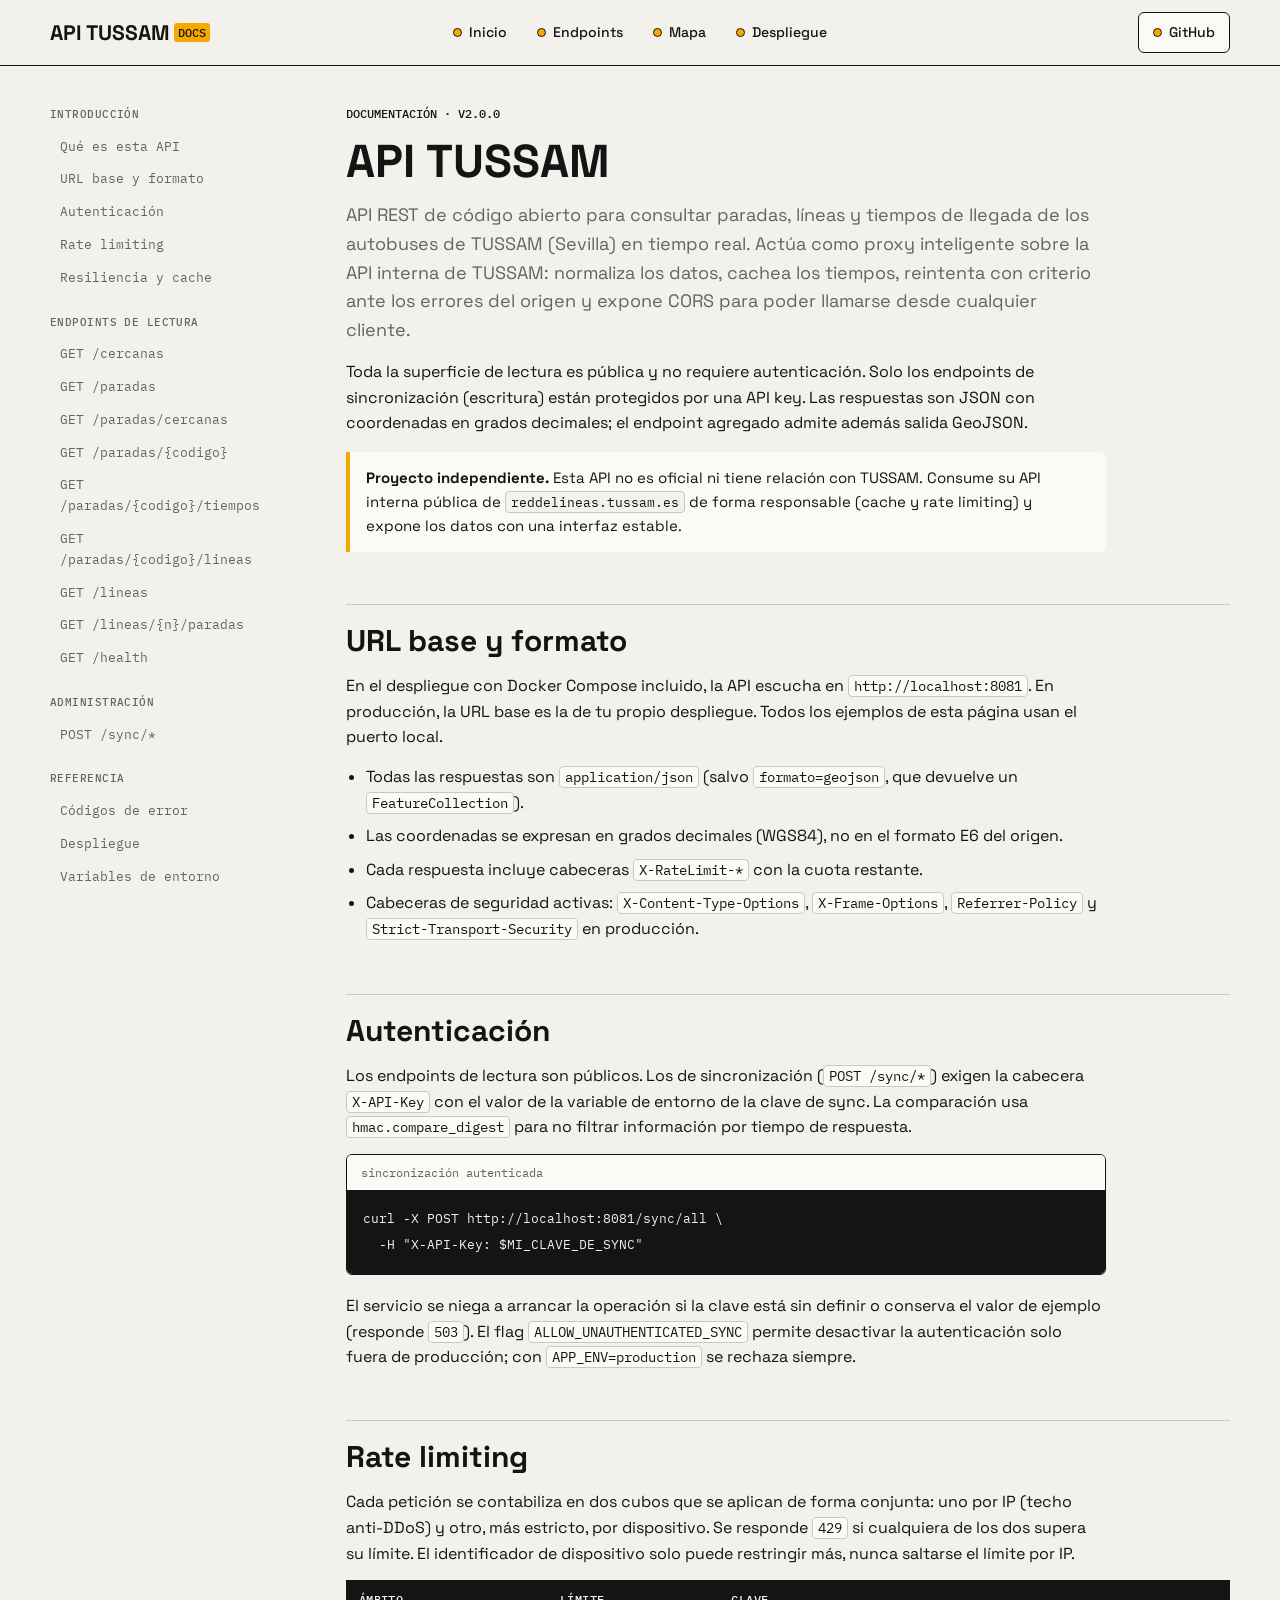
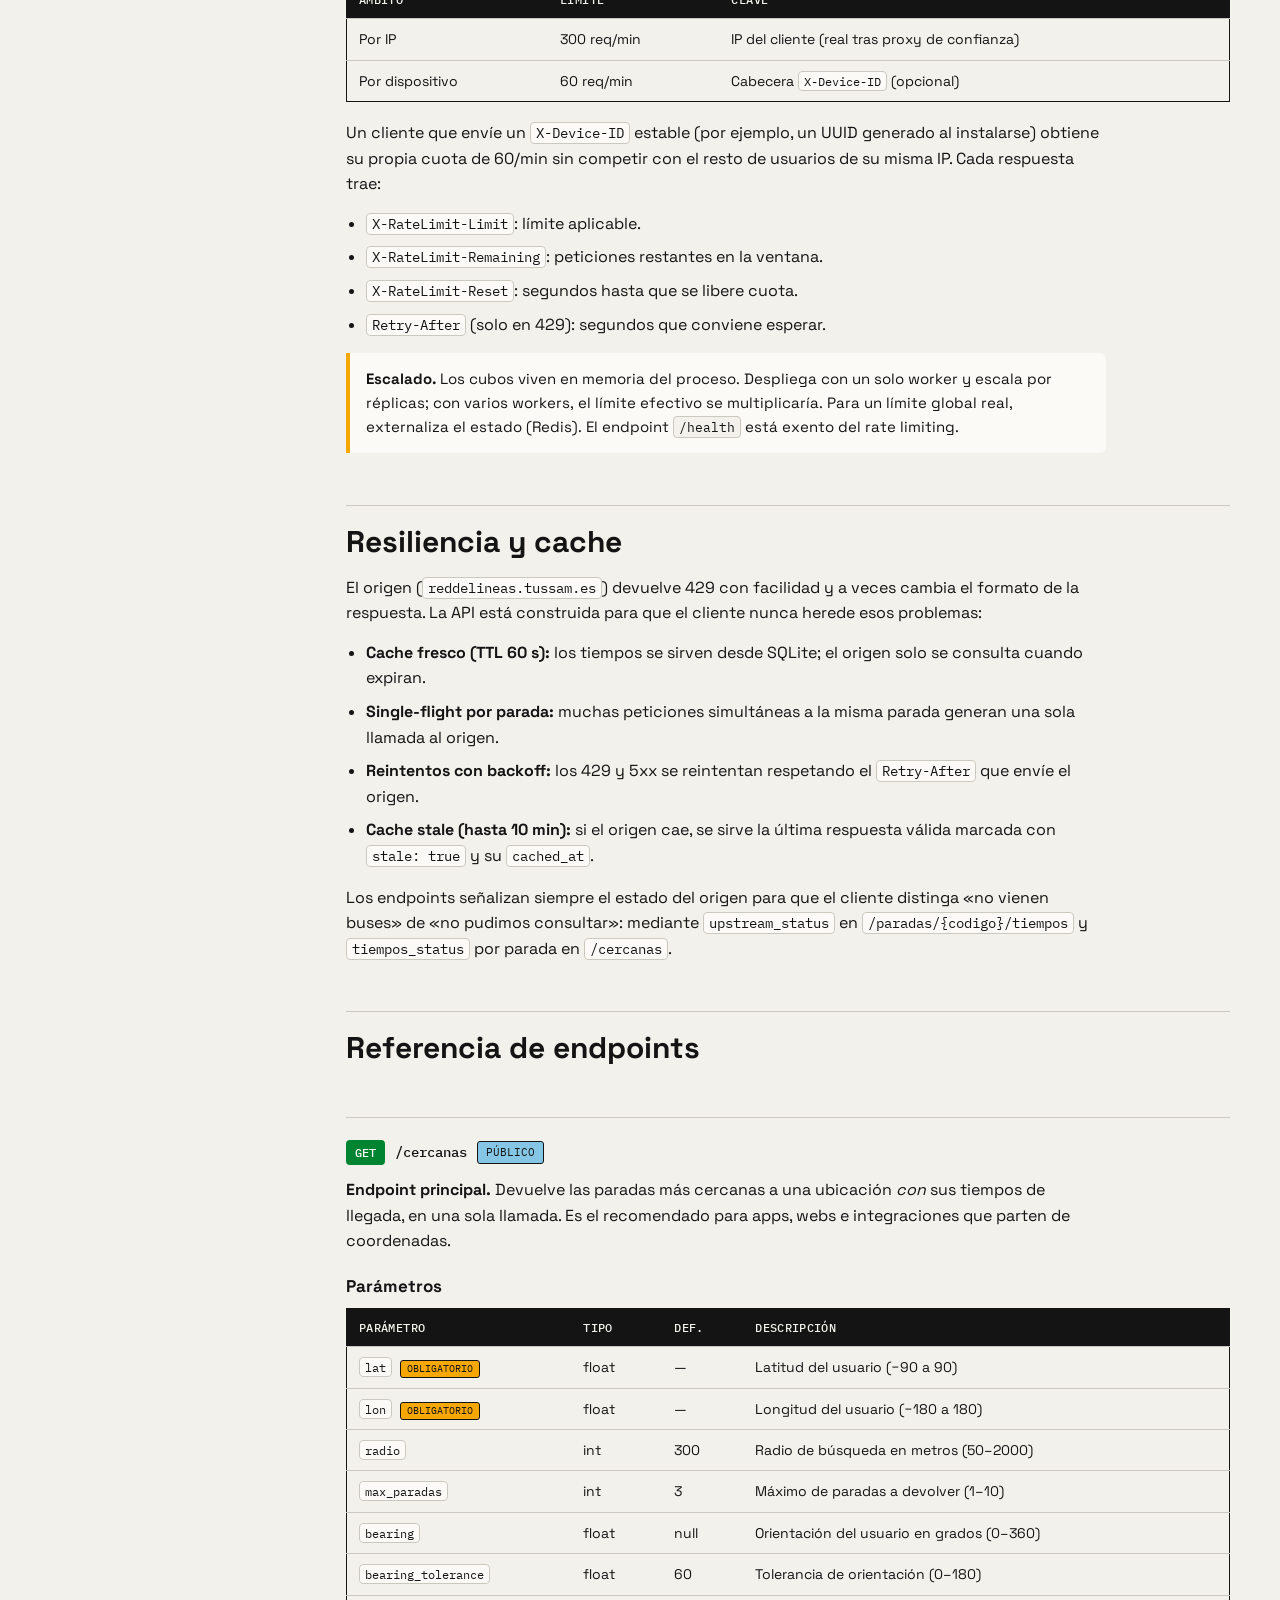
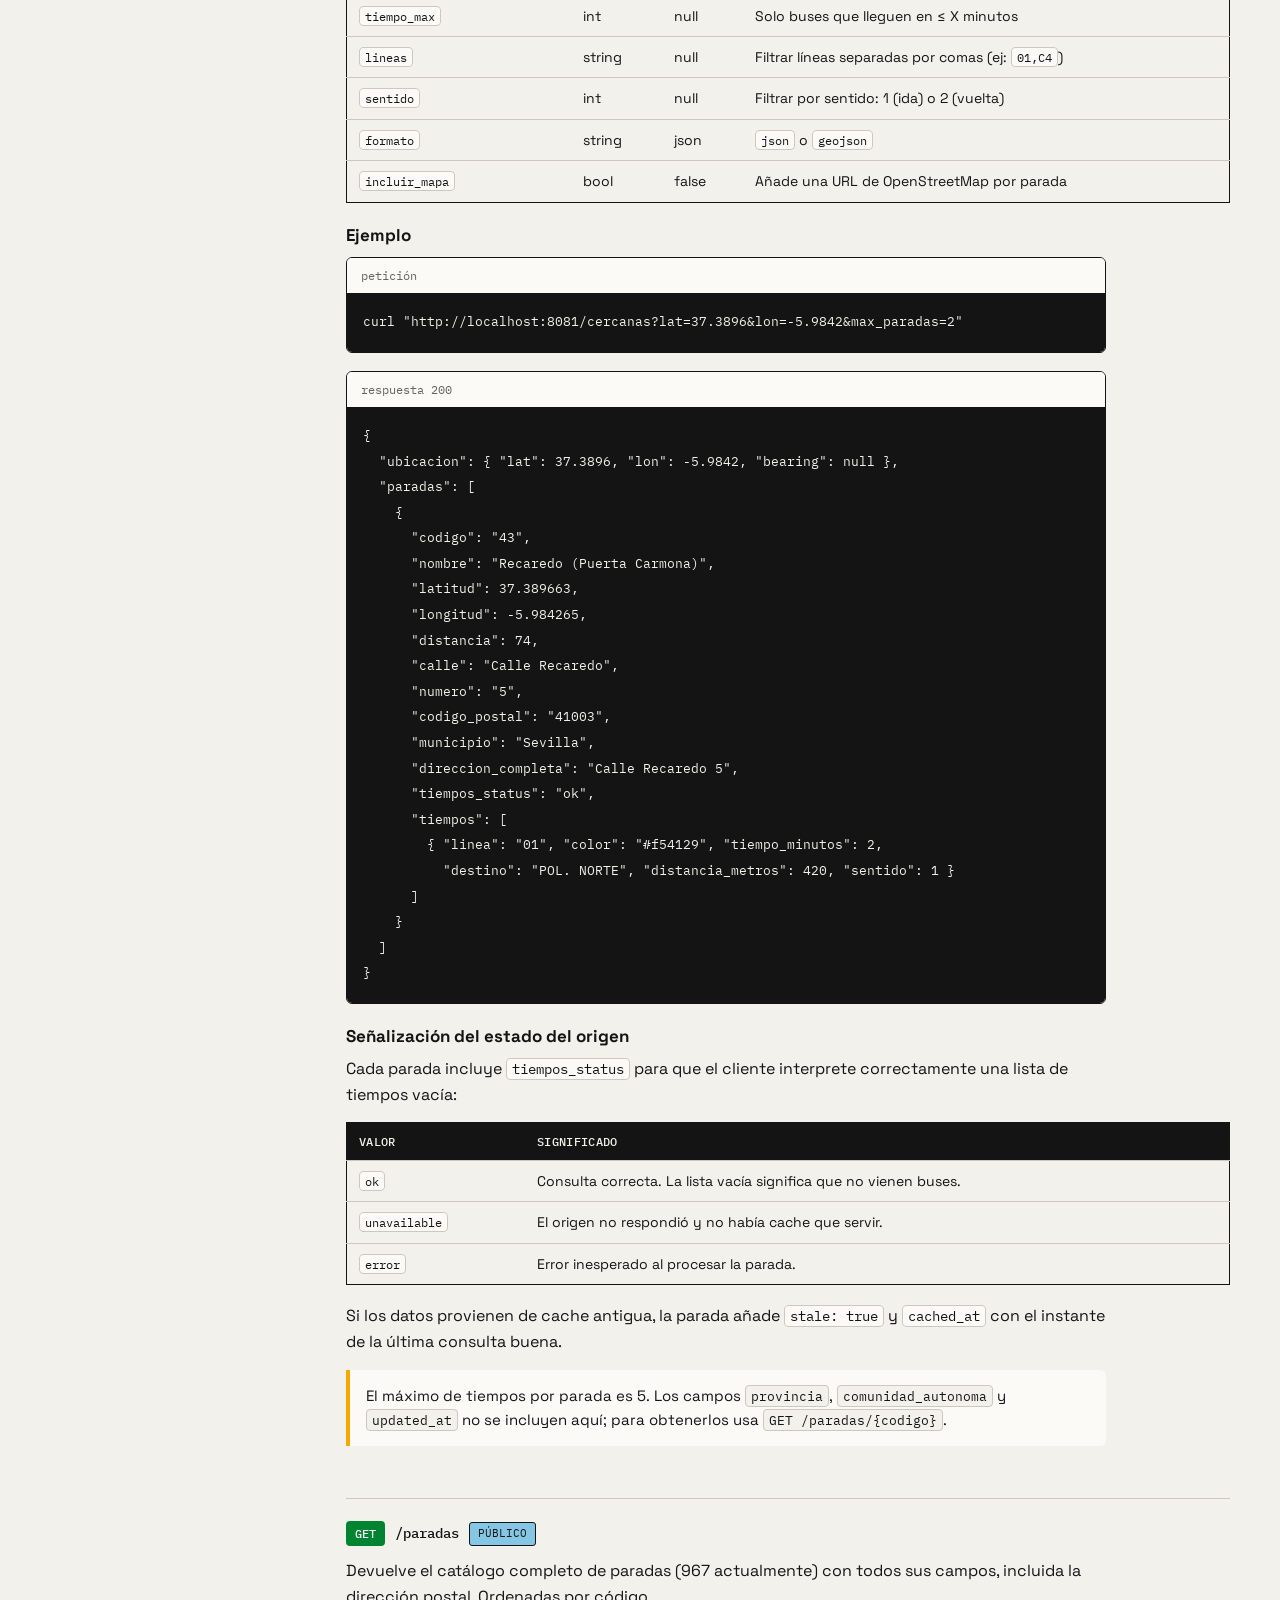
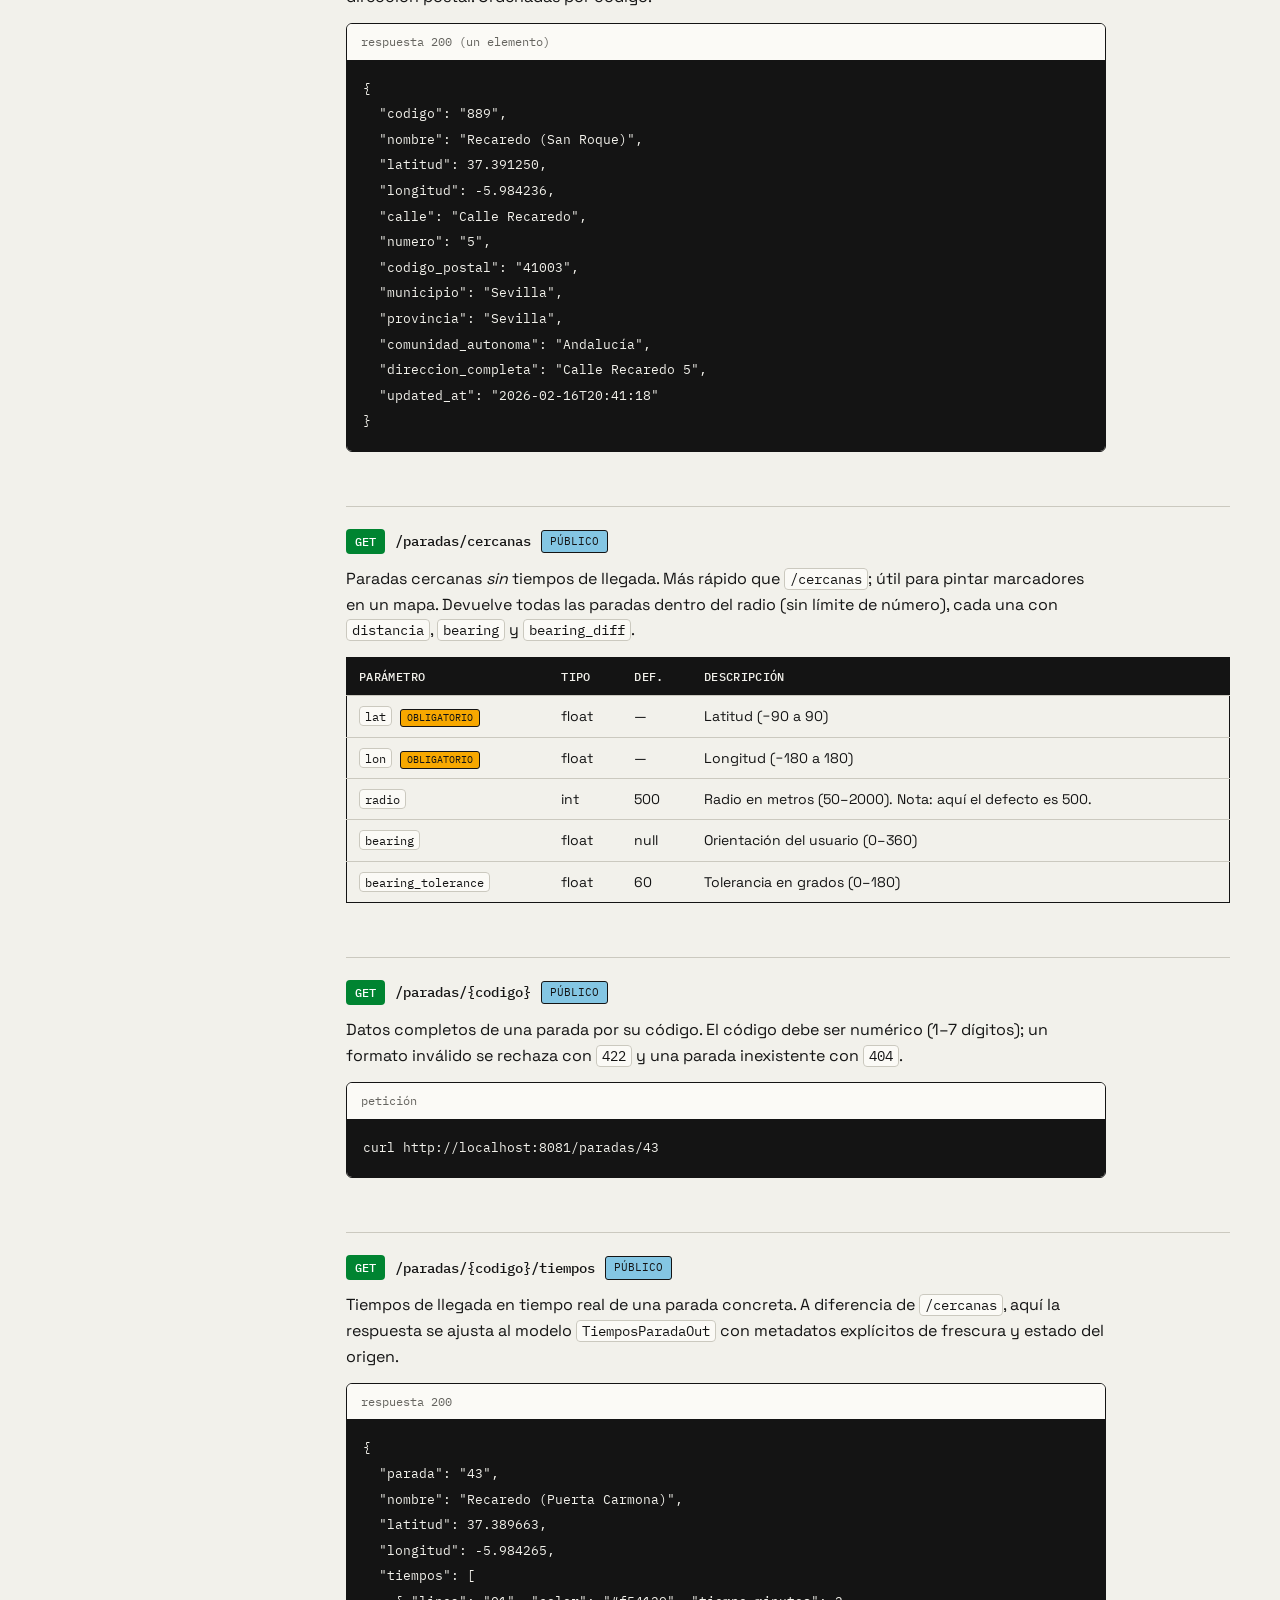
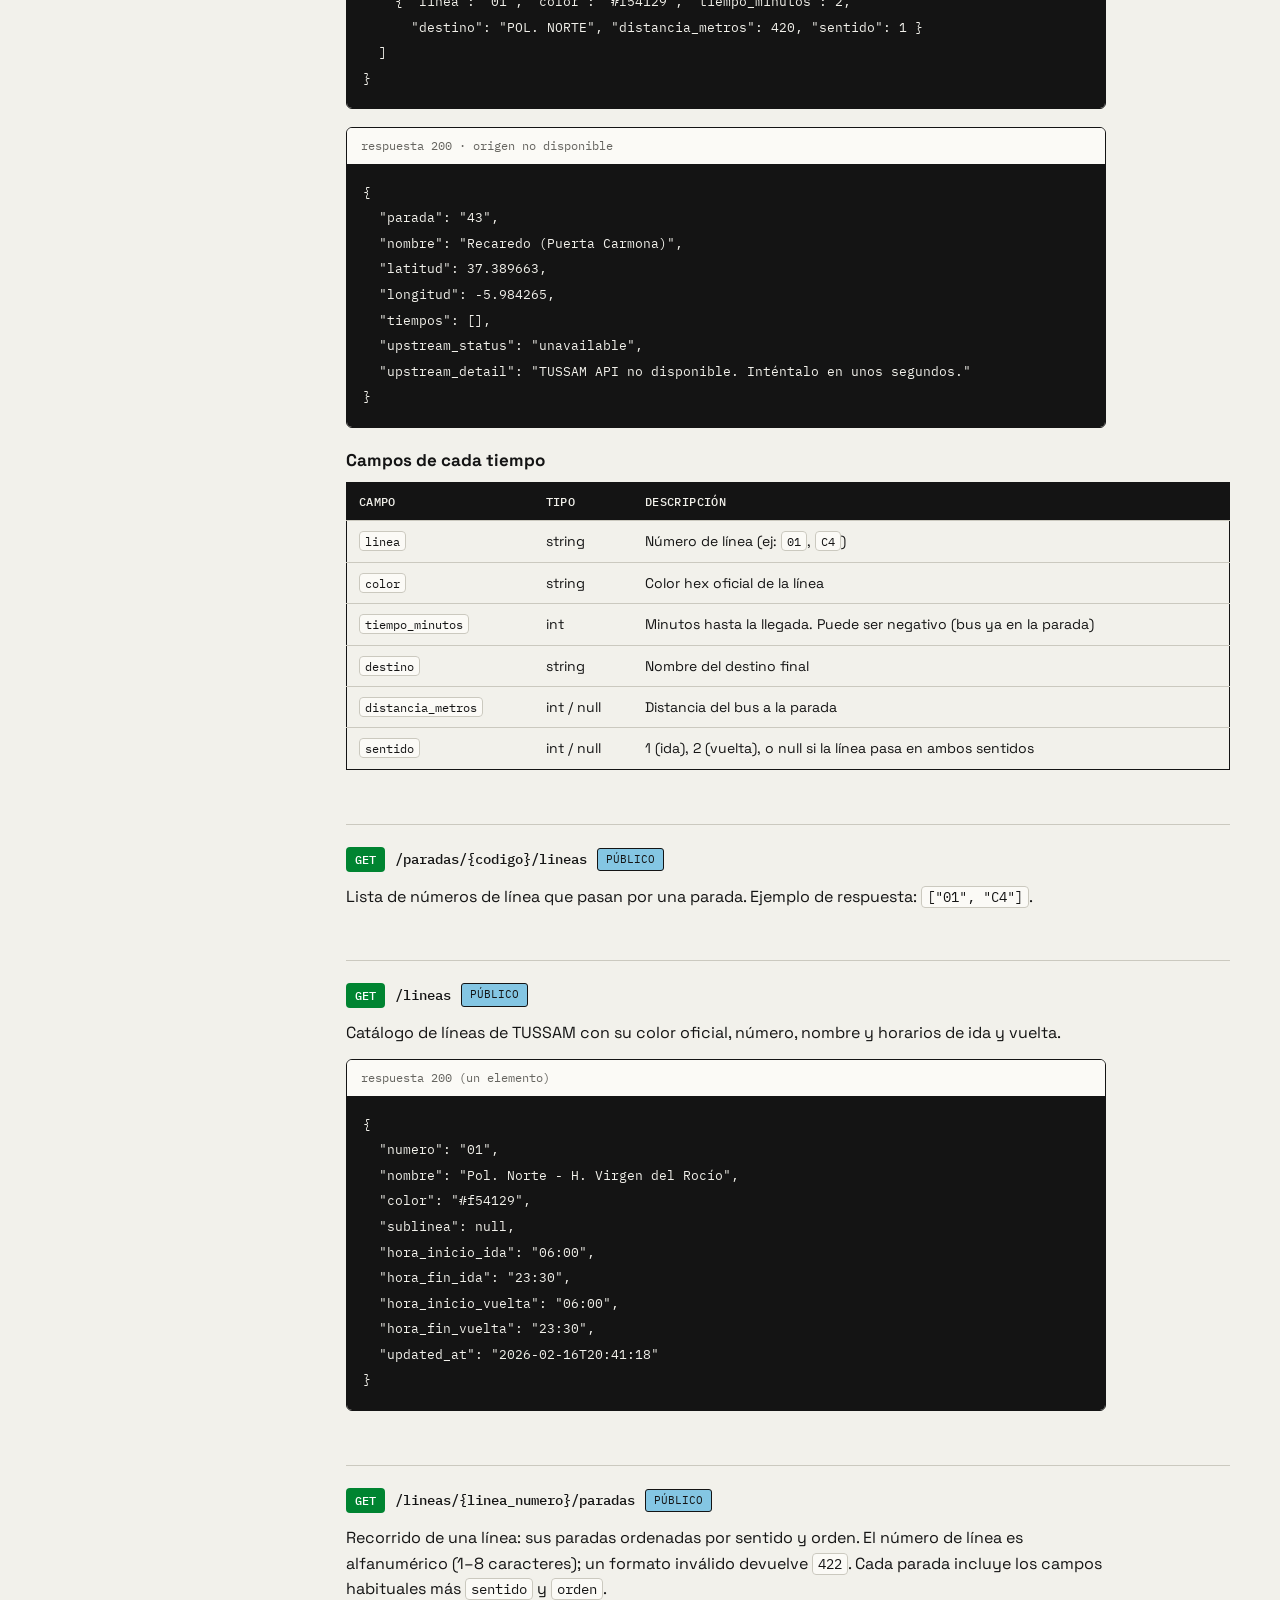
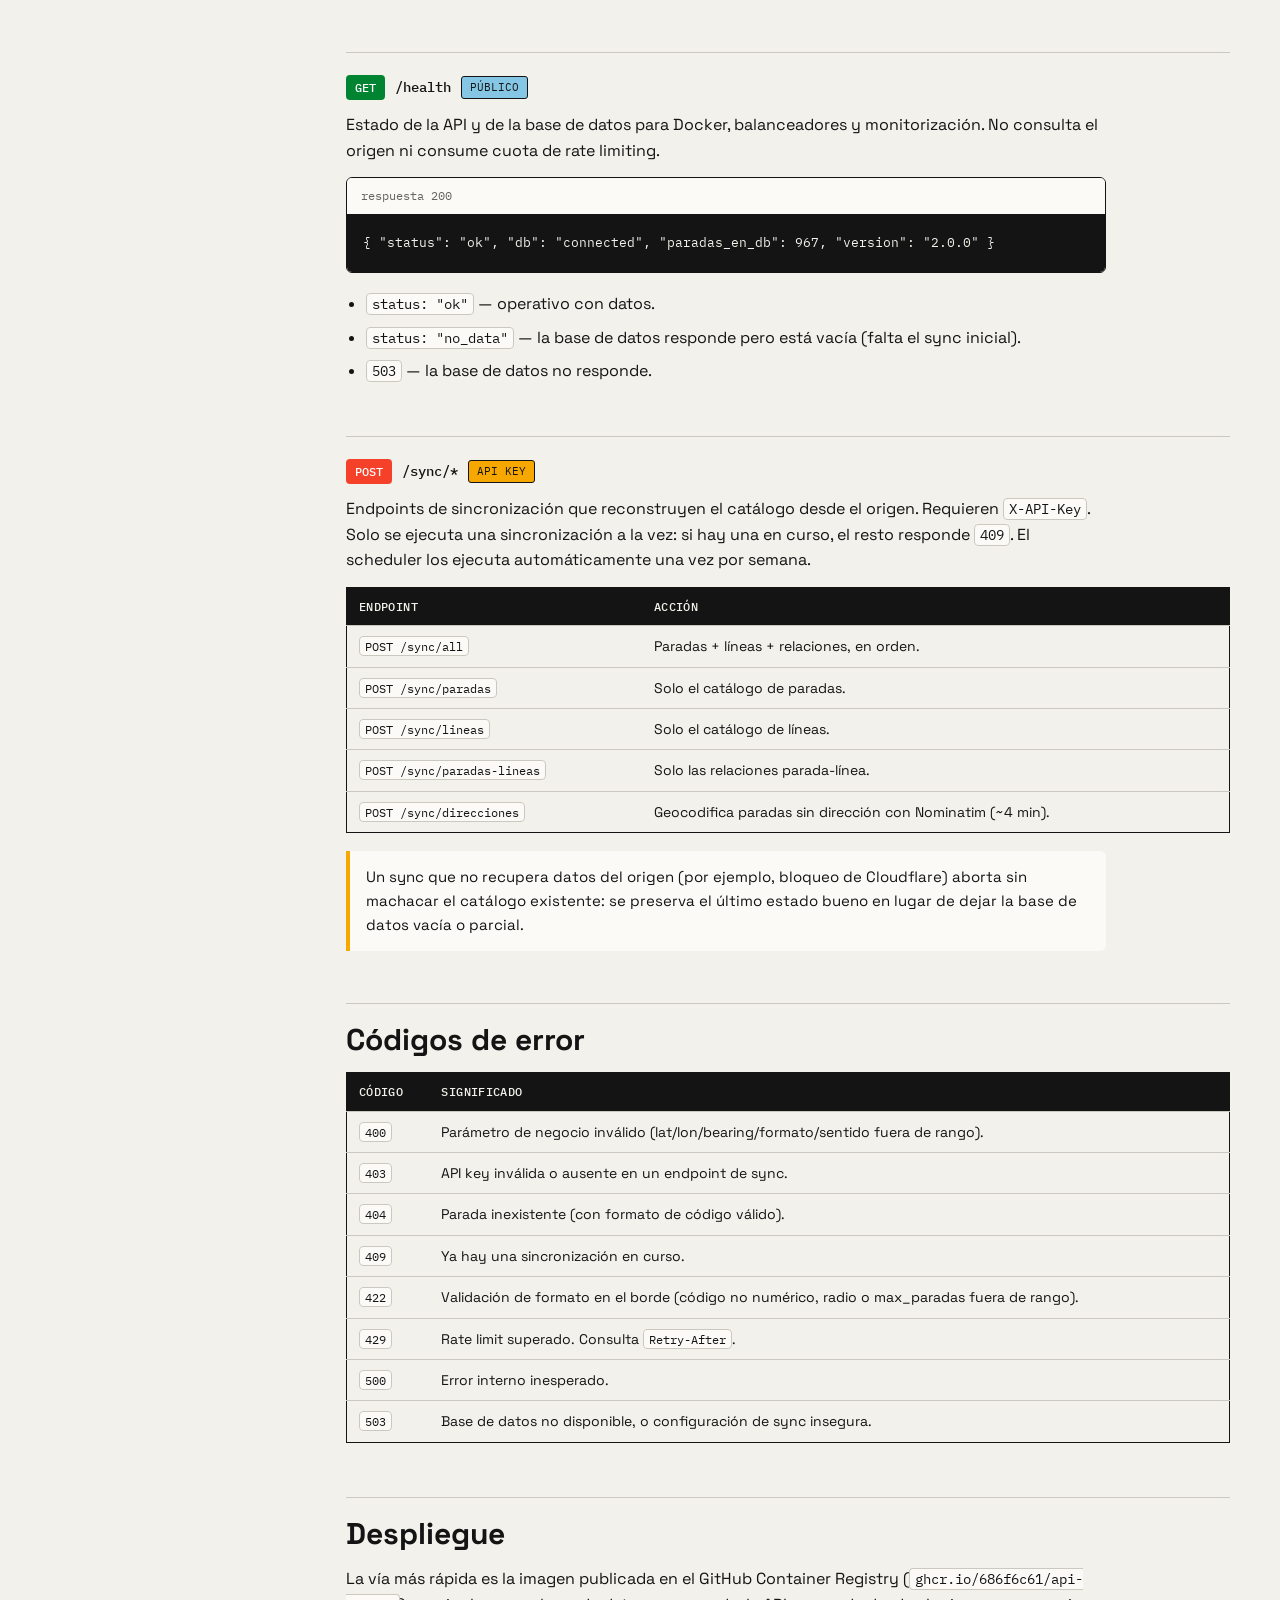
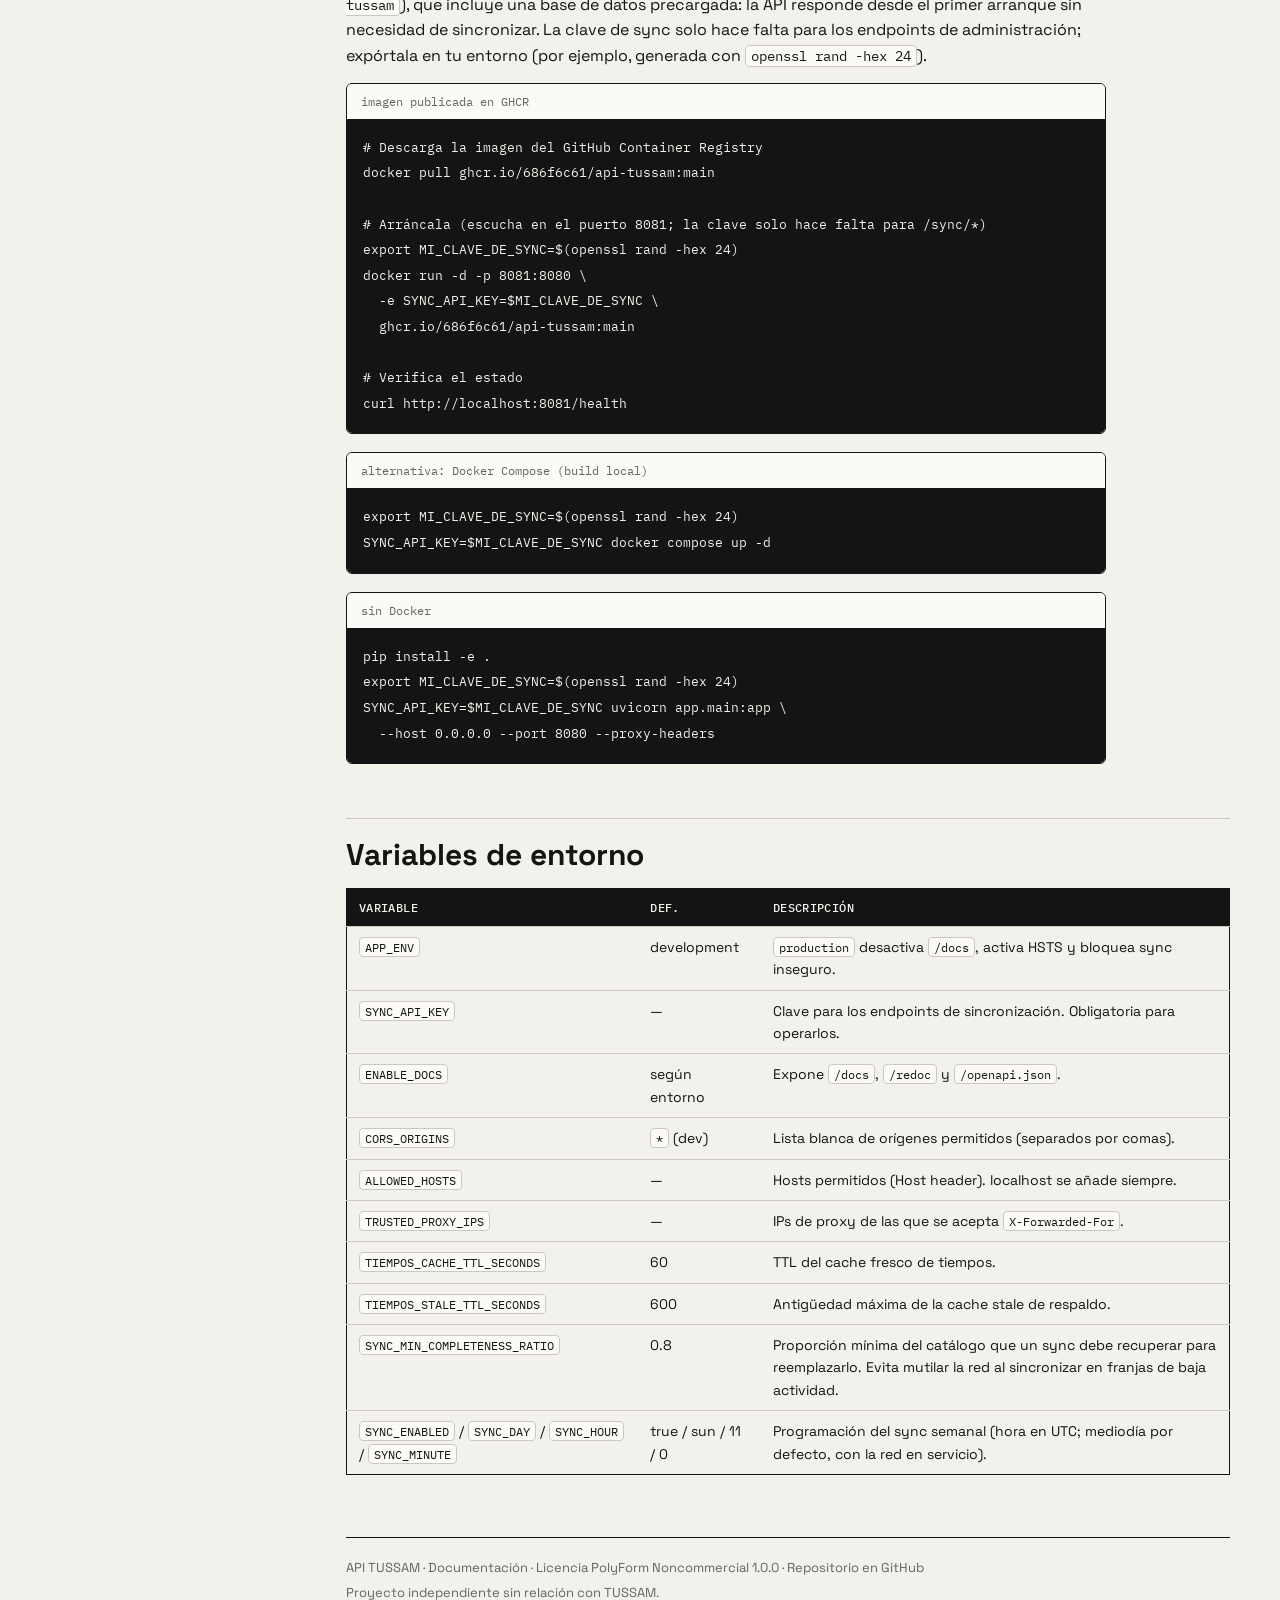
==== commit d3968336: "landing: mapa de paradas, dominio propio, licencia y SEO Actualiza el sitio estático con la página d" ====
--- a/docs.html
+++ b/docs.html
@@ -11,20 +11,20 @@
     <meta property="og:type" content="article">
     <meta property="og:locale" content="es_ES">
     <meta property="og:site_name" content="API TUSSAM">
-    <meta property="og:url" content="https://686f6c61.github.io/API-TUSSAM/docs.html">
+    <meta property="og:url" content="https://tussam.686f6c61.dev/docs.html">
     <meta property="og:title" content="Documentación · API TUSSAM">
     <meta property="og:description" content="Referencia completa de la API TUSSAM: endpoints, autenticación, rate limiting, resiliencia, códigos de error y despliegue.">
-    <meta property="og:image" content="https://686f6c61.github.io/API-TUSSAM/og-tussam.png">
+    <meta property="og:image" content="https://tussam.686f6c61.dev/og-tussam.png">
     <meta property="og:image:width" content="1200">
     <meta property="og:image:height" content="630">
     <meta name="twitter:card" content="summary_large_image">
     <meta name="twitter:creator" content="@686f6c61">
     <meta name="twitter:title" content="Documentación · API TUSSAM">
     <meta name="twitter:description" content="Referencia completa de la API REST de los autobuses de Sevilla.">
-    <meta name="twitter:image" content="https://686f6c61.github.io/API-TUSSAM/og-tussam.png">
+    <meta name="twitter:image" content="https://tussam.686f6c61.dev/og-tussam.png">
 
     <link rel="icon" href="favicon.svg" type="image/svg+xml">
-    <link rel="canonical" href="https://686f6c61.github.io/API-TUSSAM/docs.html">
+    <link rel="canonical" href="https://tussam.686f6c61.dev/docs.html">
     <link rel="preconnect" href="https://fonts.googleapis.com">
     <link rel="preconnect" href="https://fonts.gstatic.com" crossorigin>
     <link href="https://fonts.googleapis.com/css2?family=IBM+Plex+Mono:wght@400;500&family=Space+Grotesk:wght@400;500;700&display=swap" rel="stylesheet">
@@ -41,7 +41,7 @@
       <nav class="site-nav" aria-label="Navegación principal">
         <a href="index.html">Inicio</a>
         <a href="#endpoints">Endpoints</a>
-        <a href="#auth">Autenticación</a>
+        <a href="paradas.html">Mapa</a>
         <a href="#despliegue">Despliegue</a>
       </nav>
       <a class="header-link" href="https://github.com/686f6c61/API-TUSSAM">GitHub</a>
@@ -77,7 +77,7 @@
 
       <main id="doc-main" class="docs-content">
         <section id="intro">
-          <p class="eyebrow">Documentación · v1.1.0</p>
+          <p class="eyebrow">Documentación · v2.0.0</p>
           <h1 class="docs-h1">API TUSSAM</h1>
           <p class="docs-lede">
             API REST de código abierto para consultar paradas, líneas y tiempos de llegada de los autobuses de TUSSAM (Sevilla) en tiempo real. Actúa como proxy inteligente sobre la API interna de TUSSAM: normaliza los datos, cachea los tiempos, reintenta con criterio ante los errores del origen y expone CORS para poder llamarse desde cualquier cliente.
@@ -387,7 +387,7 @@
           <p>Estado de la API y de la base de datos para Docker, balanceadores y monitorización. No consulta el origen ni consume cuota de rate limiting.</p>
           <div class="code-block">
             <div class="code-block-head"><span>respuesta 200</span></div>
-            <pre><code>{ "status": "ok", "db": "connected", "paradas_en_db": 967, "version": "1.1.0" }</code></pre>
+            <pre><code>{ "status": "ok", "db": "connected", "paradas_en_db": 967, "version": "2.0.0" }</code></pre>
           </div>
           <ul class="docs-list">
             <li><code>status: "ok"</code> — operativo con datos.</li>
@@ -480,13 +480,14 @@
               <tr><td><code>TRUSTED_PROXY_IPS</code></td><td>—</td><td>IPs de proxy de las que se acepta <code>X-Forwarded-For</code>.</td></tr>
               <tr><td><code>TIEMPOS_CACHE_TTL_SECONDS</code></td><td>60</td><td>TTL del cache fresco de tiempos.</td></tr>
               <tr><td><code>TIEMPOS_STALE_TTL_SECONDS</code></td><td>600</td><td>Antigüedad máxima de la cache stale de respaldo.</td></tr>
-              <tr><td><code>SYNC_ENABLED</code> / <code>SYNC_DAY</code> / <code>SYNC_HOUR</code> / <code>SYNC_MINUTE</code></td><td>true / sun / 4 / 0</td><td>Programación del sync semanal (hora en UTC).</td></tr>
+              <tr><td><code>SYNC_MIN_COMPLETENESS_RATIO</code></td><td>0.8</td><td>Proporción mínima del catálogo que un sync debe recuperar para reemplazarlo. Evita mutilar la red al sincronizar en franjas de baja actividad.</td></tr>
+              <tr><td><code>SYNC_ENABLED</code> / <code>SYNC_DAY</code> / <code>SYNC_HOUR</code> / <code>SYNC_MINUTE</code></td><td>true / sun / 11 / 0</td><td>Programación del sync semanal (hora en UTC; mediodía por defecto, con la red en servicio).</td></tr>
             </tbody>
           </table>
         </section>
 
         <footer class="docs-footer">
-          <p>API TUSSAM · Documentación · Licencia MIT · <a href="https://github.com/686f6c61/API-TUSSAM">Repositorio en GitHub</a></p>
+          <p>API TUSSAM · Documentación · Licencia PolyForm Noncommercial 1.0.0 · <a href="https://github.com/686f6c61/API-TUSSAM">Repositorio en GitHub</a></p>
           <p>Proyecto independiente sin relación con TUSSAM.</p>
         </footer>
       </main>
--- a/styles.css
+++ b/styles.css
@@ -2452,3 +2452,353 @@
     transition-duration: 0.01ms !important;
   }
 }
+
+/* ── Página del mapa de paradas (paradas.html) ──────────────────────── */
+
+.map-body {
+  height: 100vh;
+  overflow: hidden;
+}
+
+/* La cabecera es fija (66px); el mapa ocupa el resto de la ventana.
+   Tres columnas: filtros (izquierda), mapa (centro) y lista de paradas (derecha). */
+.map-page {
+  display: grid;
+  grid-template-columns: 320px 1fr 340px;
+  height: calc(100vh - 67px);
+}
+
+.map-sidebar {
+  display: flex;
+  flex-direction: column;
+  min-height: 0;
+  overflow-y: auto;
+  border-right: 1px solid var(--line);
+  background: var(--surface);
+}
+
+/* Columna derecha: lista de paradas encontradas, prominente y con scroll. */
+.map-results {
+  display: flex;
+  flex-direction: column;
+  min-height: 0;
+  border-left: 1px solid var(--line);
+  background: var(--surface);
+}
+
+.results-head {
+  display: flex;
+  align-items: baseline;
+  justify-content: space-between;
+  gap: 12px;
+  padding: 16px 18px 10px;
+  border-bottom: 1px solid var(--soft-line);
+}
+
+.map-intro {
+  padding: 20px 22px 14px;
+  border-bottom: 1px solid var(--soft-line);
+}
+
+.map-intro h1 {
+  margin: 4px 0 8px;
+  font-size: 30px;
+  line-height: 1.05;
+}
+
+.map-intro p {
+  margin: 0;
+  color: var(--muted);
+  font-size: 14px;
+}
+
+.map-controls {
+  padding: 16px 22px;
+  border-bottom: 1px solid var(--soft-line);
+}
+
+.map-search input {
+  width: 100%;
+  padding: 10px 12px;
+  font: inherit;
+  font-size: 15px;
+  color: var(--ink);
+  background: var(--paper);
+  border: 1px solid var(--line);
+  border-radius: var(--radius);
+}
+
+.map-search input:focus-visible {
+  outline: 2px solid var(--accent);
+  outline-offset: 1px;
+}
+
+.filter-group {
+  margin-top: 16px;
+}
+
+.filter-head {
+  display: flex;
+  align-items: baseline;
+  justify-content: space-between;
+  margin-bottom: 8px;
+}
+
+.filter-label {
+  font-family: var(--font-mono);
+  font-size: 12px;
+  text-transform: uppercase;
+  letter-spacing: 0.04em;
+  color: var(--muted);
+}
+
+.filter-reset {
+  padding: 3px 10px;
+  font-family: var(--font-mono);
+  font-size: 12px;
+  background: var(--paper);
+  border: 1px solid var(--line);
+  border-radius: 4px;
+  cursor: pointer;
+}
+
+.filter-reset:hover {
+  background: var(--accent);
+}
+
+/* Chips de línea: fila con scroll vertical acotado. */
+.line-chips {
+  display: flex;
+  flex-wrap: wrap;
+  gap: 6px;
+  max-height: 132px;
+  overflow-y: auto;
+  padding-right: 4px;
+}
+
+.line-chip {
+  --c: #141414;
+  display: inline-flex;
+  align-items: center;
+  justify-content: center;
+  min-width: 38px;
+  height: 30px;
+  padding: 0 8px;
+  font-family: var(--font-mono);
+  font-size: 13px;
+  font-weight: 500;
+  color: var(--ink);
+  background: var(--paper);
+  border: 1px solid var(--line);
+  border-left: 5px solid var(--c);
+  border-radius: 4px;
+  cursor: pointer;
+}
+
+.line-chip:hover {
+  background: #efeee7;
+}
+
+/* Activo: NO monocolor. La franja de color de la línea (border-left) se conserva
+   y se ensancha; la selección se marca con el resto del borde en tinta, fondo
+   tenue y negrita. Se fijan los bordes por lado para no pisar el color izquierdo. */
+.line-chip.is-active {
+  background: #ecebe3;
+  border-top-color: var(--ink);
+  border-right-color: var(--ink);
+  border-bottom-color: var(--ink);
+  border-left-width: 7px;
+  font-weight: 700;
+}
+
+.zone-select {
+  width: 100%;
+  padding: 9px 12px;
+  font: inherit;
+  font-size: 14px;
+  color: var(--ink);
+  background: var(--paper);
+  border: 1px solid var(--line);
+  border-radius: var(--radius);
+}
+
+.results-count {
+  margin: 0;
+  font-family: var(--font-mono);
+  font-size: 12px;
+  color: var(--muted);
+}
+
+/* Lista de resultados: ocupa el espacio restante y hace scroll. */
+.stop-list {
+  flex: 1;
+  min-height: 0;
+  margin: 0;
+  padding: 0 12px 16px;
+  list-style: none;
+  overflow-y: auto;
+}
+
+.stop-item {
+  display: grid;
+  grid-template-columns: auto 1fr;
+  gap: 10px;
+  align-items: start;
+  padding: 10px;
+  border-radius: var(--radius);
+  cursor: pointer;
+}
+
+.stop-item:hover {
+  background: var(--paper);
+}
+
+.stop-item-code {
+  display: inline-flex;
+  align-items: center;
+  justify-content: center;
+  min-width: 32px;
+  height: 26px;
+  padding: 0 7px;
+  font-family: var(--font-mono);
+  font-size: 12px;
+  color: var(--ink);
+  background: var(--accent);
+  border-radius: 4px;
+}
+
+.stop-item-body strong {
+  display: block;
+  font-size: 14.5px;
+  line-height: 1.25;
+}
+
+.stop-item-body small {
+  display: block;
+  margin: 2px 0 5px;
+  color: var(--muted);
+  font-family: var(--font-mono);
+  font-size: 11.5px;
+}
+
+.stop-item-lines,
+.popup-lines {
+  display: flex;
+  flex-wrap: wrap;
+  gap: 4px;
+}
+
+/* Número de línea: chip neutro con una franja de color a la izquierda (el color
+   oficial de la línea), en lugar de un badge monocolor. */
+.mini-line {
+  --c: #141414;
+  display: inline-flex;
+  align-items: center;
+  justify-content: center;
+  min-width: 26px;
+  height: 20px;
+  padding: 0 6px;
+  font-family: var(--font-mono);
+  font-size: 11px;
+  font-weight: 500;
+  color: var(--ink);
+  background: var(--paper);
+  border: 1px solid var(--soft-line);
+  border-left: 4px solid var(--c);
+  border-radius: 3px;
+}
+
+.stop-item-more {
+  padding: 12px 10px;
+  font-family: var(--font-mono);
+  font-size: 12px;
+  color: var(--muted);
+}
+
+.map-canvas {
+  width: 100%;
+  height: 100%;
+  background: var(--paper);
+}
+
+/* Ficha (popup) de Leaflet con el estilo del sistema. */
+.leaflet-popup-content-wrapper {
+  border: 1px solid var(--line);
+  border-radius: var(--radius);
+}
+
+.popup-stop {
+  font-family: var(--font-sans);
+}
+
+.popup-head {
+  display: flex;
+  align-items: center;
+  gap: 8px;
+  margin-bottom: 4px;
+}
+
+.popup-code {
+  display: inline-flex;
+  align-items: center;
+  justify-content: center;
+  min-width: 30px;
+  height: 24px;
+  padding: 0 7px;
+  font-family: var(--font-mono);
+  font-size: 12px;
+  color: var(--ink);
+  background: var(--accent);
+  border-radius: 4px;
+}
+
+.popup-head strong {
+  font-size: 15px;
+}
+
+.popup-dir {
+  margin: 0 0 8px;
+  color: var(--muted);
+  font-family: var(--font-mono);
+  font-size: 12px;
+}
+
+.popup-endpoint {
+  display: block;
+  margin-top: 8px;
+  font-family: var(--font-mono);
+  font-size: 11.5px;
+  color: var(--accent-3);
+}
+
+@media (max-width: 980px) {
+  .map-body {
+    height: auto;
+    overflow: auto;
+  }
+
+  /* Se apilan las tres zonas: filtros, mapa y lista de resultados. */
+  .map-page {
+    grid-template-columns: 1fr;
+    height: auto;
+  }
+
+  .map-sidebar {
+    border-right: 0;
+    border-bottom: 1px solid var(--line);
+  }
+
+  .map-results {
+    border-left: 0;
+    border-top: 1px solid var(--line);
+  }
+
+  .stop-list {
+    max-height: 380px;
+  }
+
+  .map-canvas {
+    height: 60vh;
+    min-height: 380px;
+  }
+}
